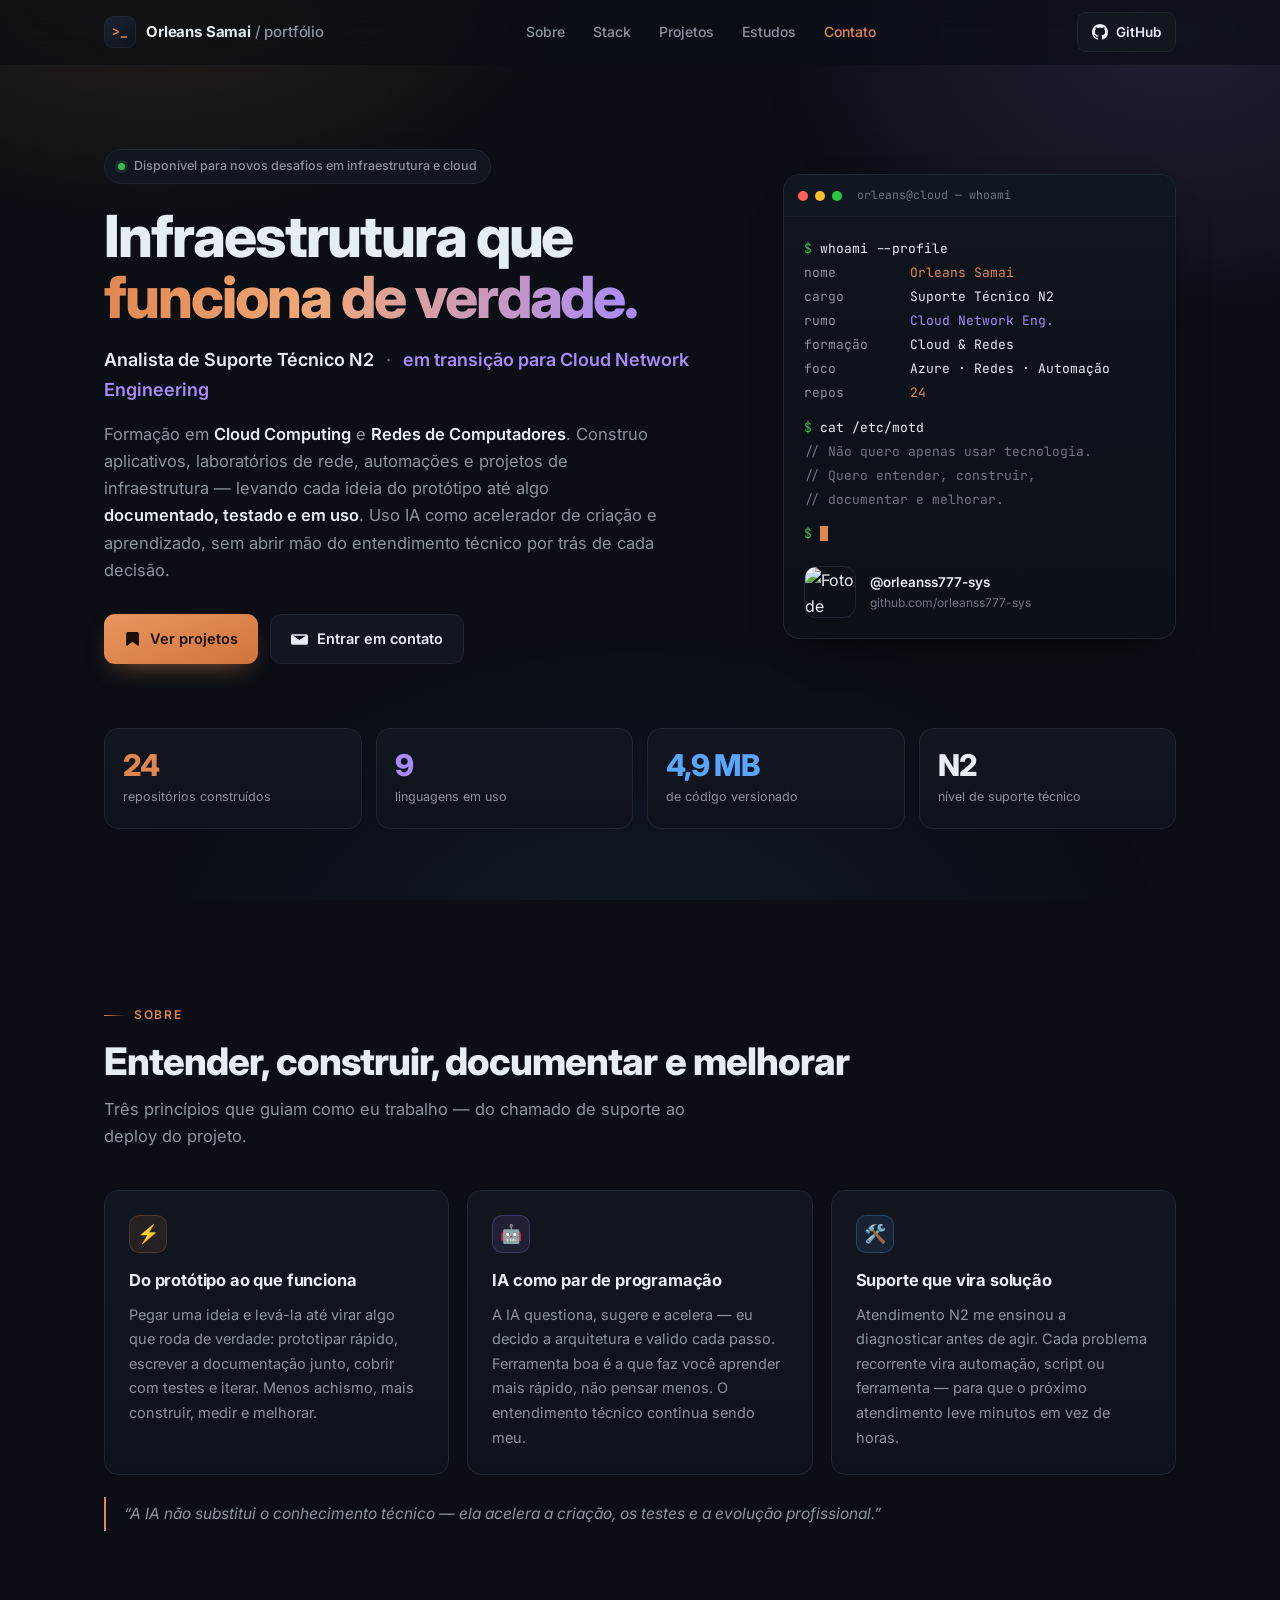
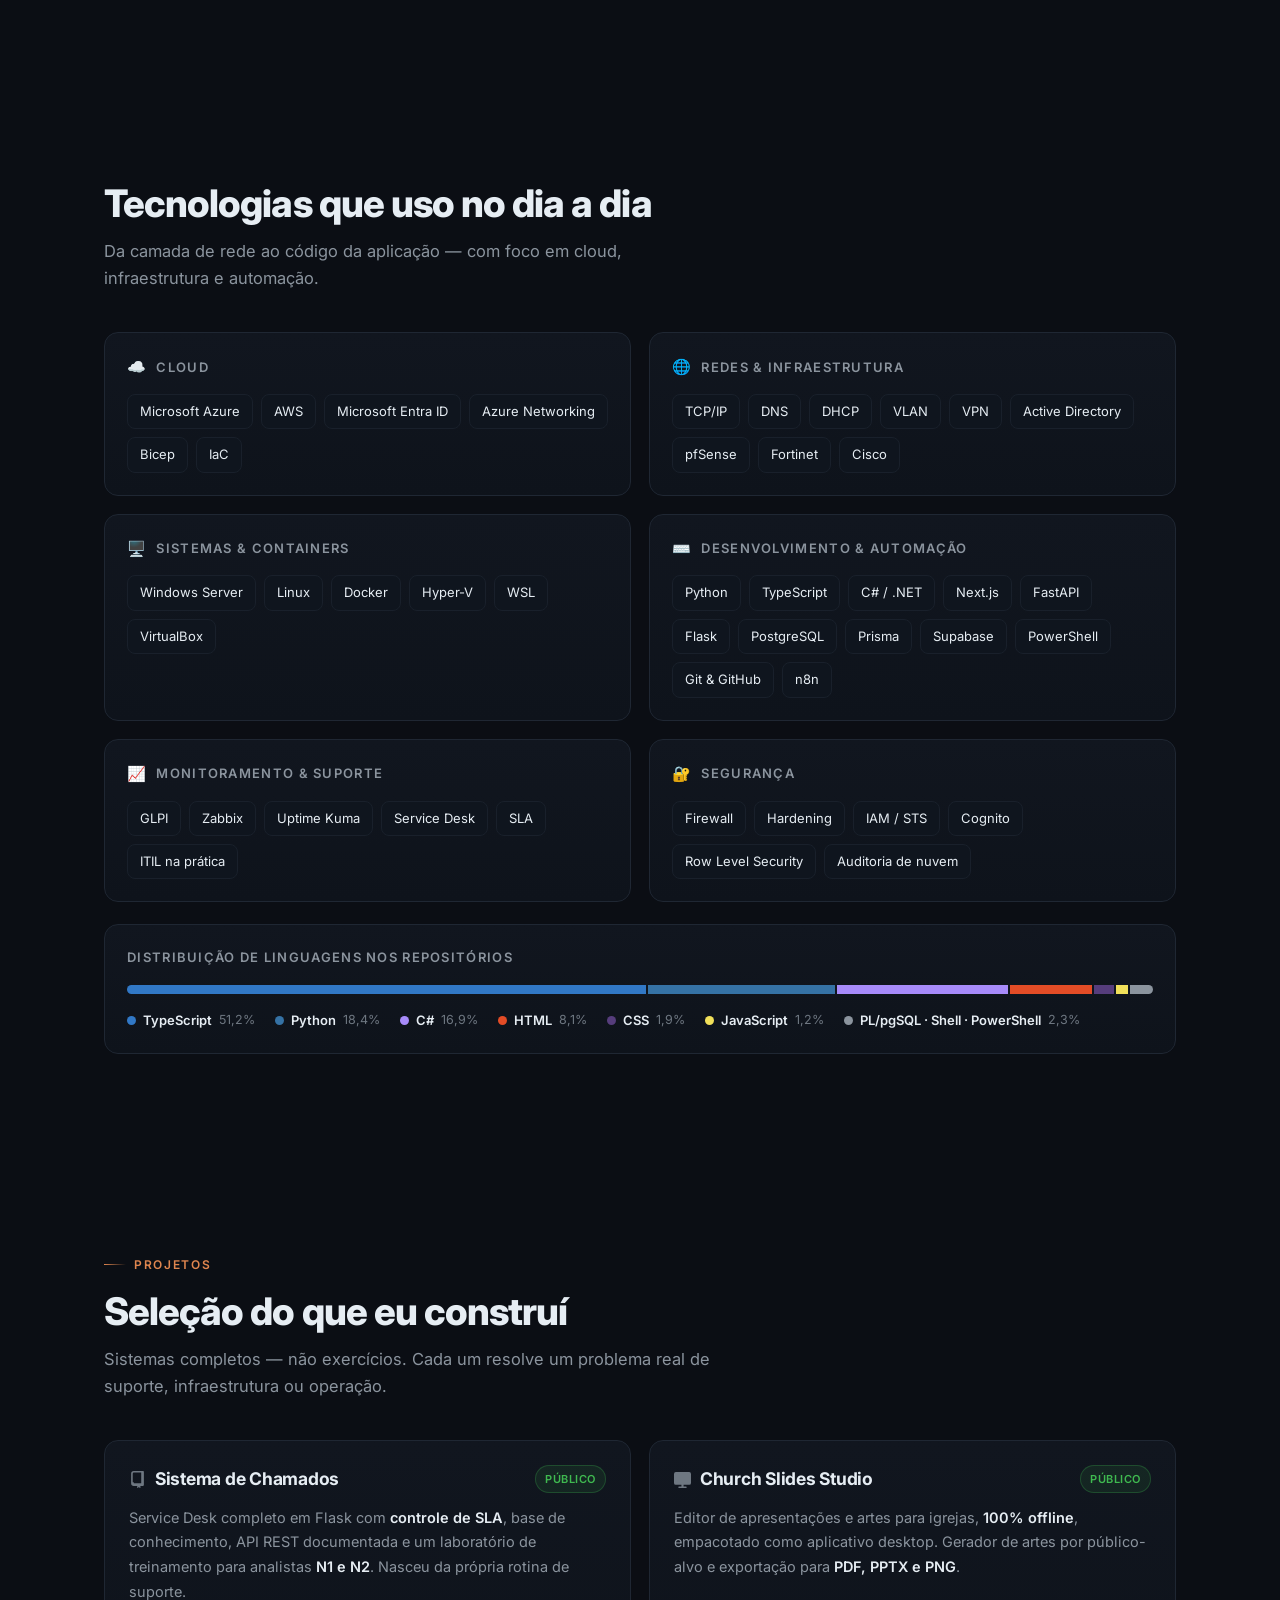
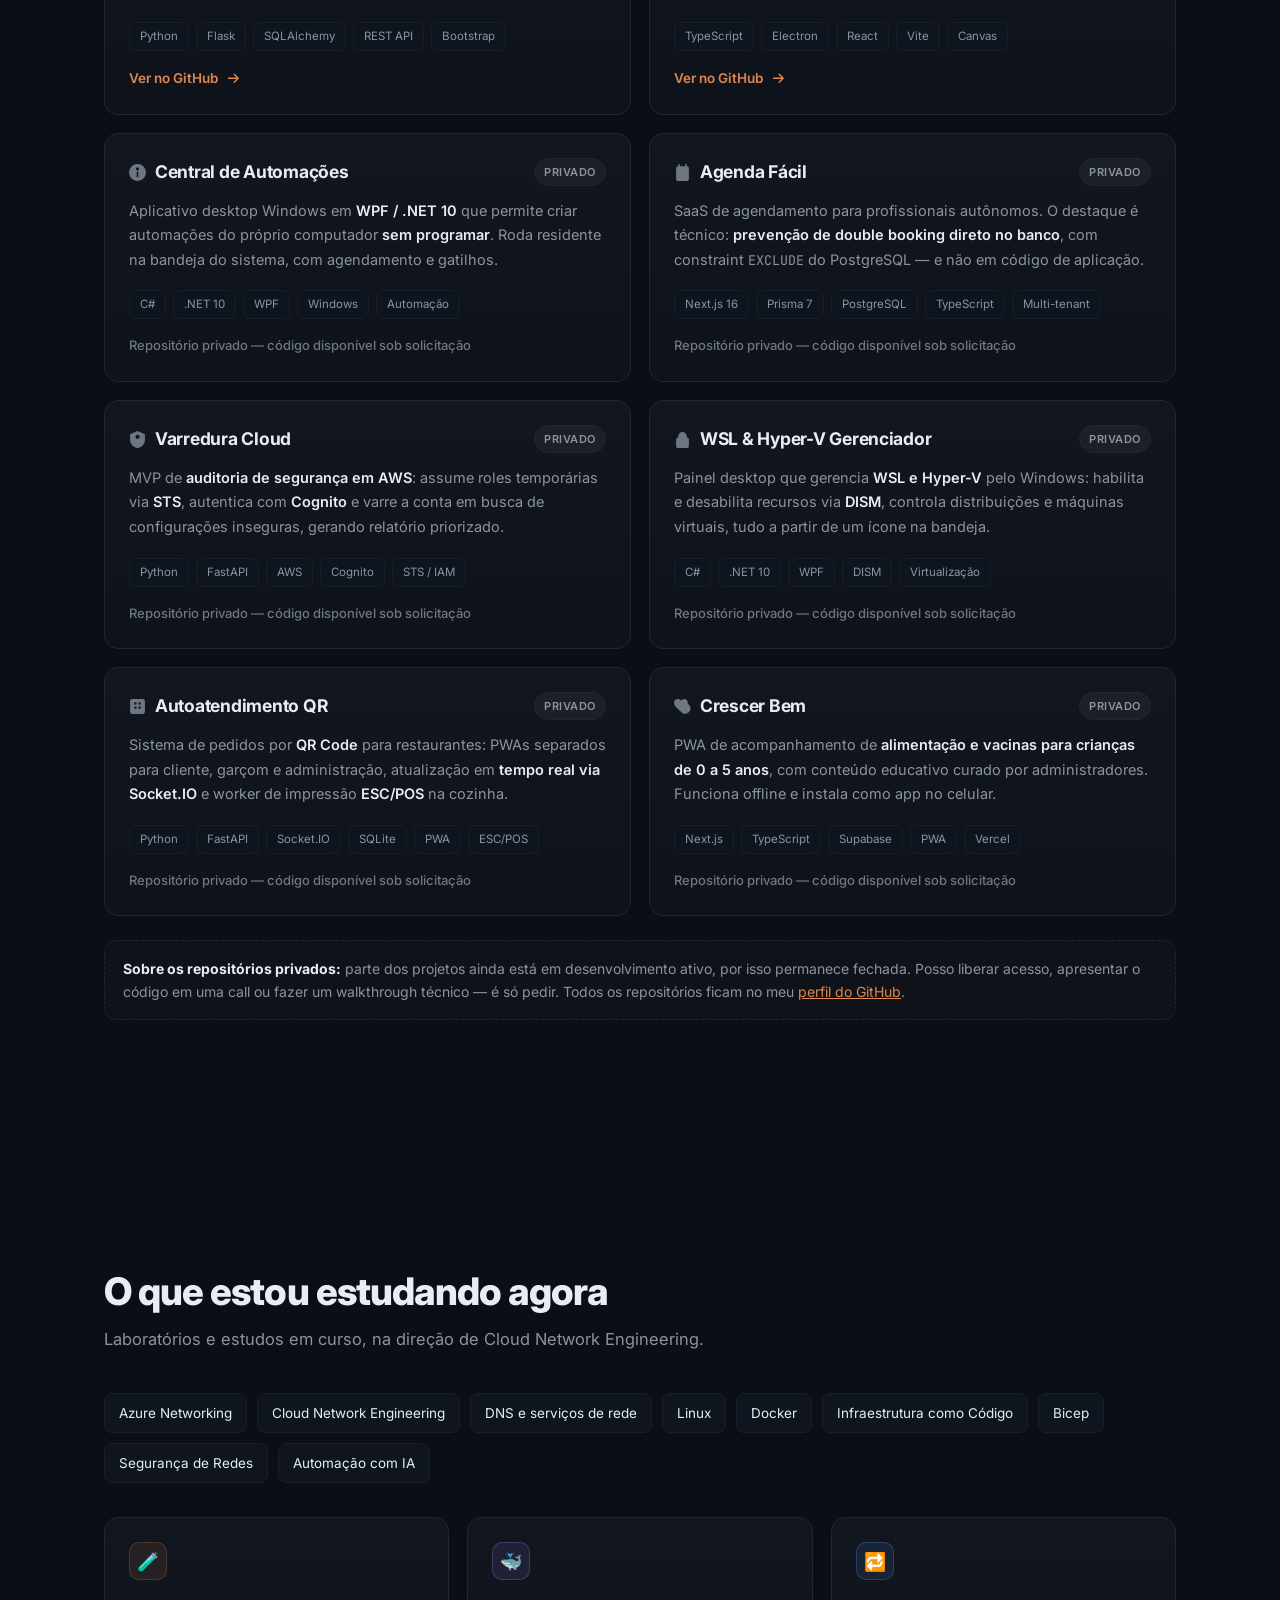
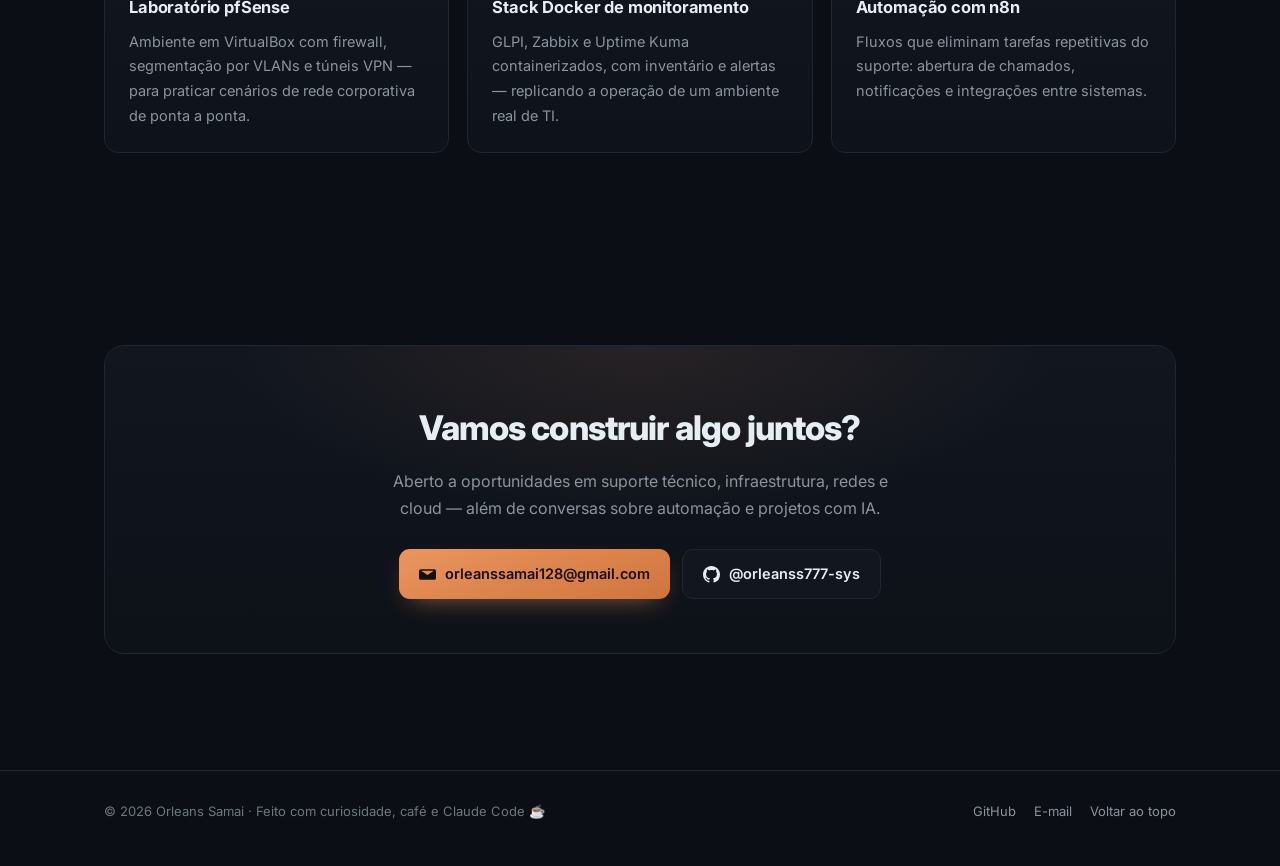
==== index.html @ d4b0dfb3 "feat: landing page profissional com perfil e projetos do GitHub Página estática de arquivo único com" ====
<!doctype html>
<html lang="pt-BR">
<head>
<meta charset="utf-8">
<meta name="viewport" content="width=device-width, initial-scale=1">
<title>Orleans Samai — Suporte Técnico N2 &amp; Cloud Network</title>
<meta name="description" content="Portfólio de Orleans Samai — Analista de Suporte Técnico N2 em transição para Cloud Network Engineering. Projetos em Python, TypeScript, C#, redes e automação.">
<meta name="author" content="Orleans Samai">
<meta name="theme-color" content="#0d1117">
<link rel="icon" href="data:image/svg+xml,<svg xmlns='http://www.w3.org/2000/svg' viewBox='0 0 100 100'><rect width='100' height='100' rx='22' fill='%230d1117'/><text y='68' x='50' font-size='50' text-anchor='middle' fill='%23e0864f' font-family='monospace'>&gt;_</text></svg>">

<meta property="og:type" content="website">
<meta property="og:title" content="Orleans Samai — Suporte Técnico N2 &amp; Cloud Network">
<meta property="og:description" content="Analista de Suporte Técnico N2 em transição para Cloud Network Engineering. Infraestrutura, redes, automação e desenvolvimento.">
<meta property="og:image" content="https://avatars.githubusercontent.com/u/232508048?v=4">
<meta property="og:url" content="https://orleanss777-sys.github.io/">
<meta name="twitter:card" content="summary">

<link rel="preconnect" href="https://fonts.googleapis.com">
<link rel="preconnect" href="https://fonts.gstatic.com" crossorigin>
<link href="https://fonts.googleapis.com/css2?family=Inter:wght@400;500;600;700;800&amp;family=JetBrains+Mono:wght@400;500;700&amp;display=swap" rel="stylesheet">

<style>
:root{
  --bg:#0b0e14;
  --surface:#11161f;
  --surface-2:#151b26;
  --border:#1f2733;
  --border-soft:#19202b;
  --text:#e6edf3;
  --muted:#8b949e;
  --dim:#6e7781;
  --orange:#e0864f;
  --purple:#a78bfa;
  --green:#3fb950;
  --blue:#58a6ff;
  --radius:14px;
  --maxw:1120px;
  --shadow:0 1px 0 rgba(255,255,255,.03) inset, 0 18px 40px -24px rgba(0,0,0,.9);
}
*,*::before,*::after{box-sizing:border-box}
html{scroll-behavior:smooth;scroll-padding-top:88px;-webkit-text-size-adjust:100%}
body{
  margin:0;
  background:var(--bg);
  color:var(--text);
  font-family:"Inter",-apple-system,BlinkMacSystemFont,"Segoe UI",Roboto,Helvetica,Arial,sans-serif;
  font-size:16px;
  line-height:1.65;
  -webkit-font-smoothing:antialiased;
  overflow-x:hidden;
}
body::before{
  content:"";position:fixed;inset:0;z-index:-2;pointer-events:none;
  background:
    radial-gradient(720px 460px at 12% -6%, rgba(224,134,79,.16), transparent 62%),
    radial-gradient(680px 480px at 92% 4%, rgba(167,139,250,.14), transparent 62%),
    radial-gradient(900px 620px at 50% 108%, rgba(88,166,255,.07), transparent 60%);
}
body::after{
  content:"";position:fixed;inset:0;z-index:-1;pointer-events:none;opacity:.35;
  background-image:linear-gradient(rgba(255,255,255,.022) 1px,transparent 1px),
                   linear-gradient(90deg,rgba(255,255,255,.022) 1px,transparent 1px);
  background-size:64px 64px;
  -webkit-mask-image:radial-gradient(ellipse 80% 60% at 50% 0%,#000 30%,transparent 78%);
  mask-image:radial-gradient(ellipse 80% 60% at 50% 0%,#000 30%,transparent 78%);
}
img{max-width:100%;display:block}
a{color:inherit}
code{font-family:"JetBrains Mono",ui-monospace,SFMono-Regular,Menlo,Consolas,monospace;font-size:.92em}
::selection{background:rgba(224,134,79,.28)}

.wrap{width:100%;max-width:var(--maxw);margin:0 auto;padding:0 24px}
.mono{font-family:"JetBrains Mono",ui-monospace,SFMono-Regular,Menlo,Consolas,monospace}

/* ---------- nav ---------- */
header.nav{
  position:sticky;top:0;z-index:50;
  backdrop-filter:saturate(160%) blur(14px);
  -webkit-backdrop-filter:saturate(160%) blur(14px);
  background:rgba(11,14,20,.72);
  border-bottom:1px solid transparent;
  transition:border-color .25s ease, background .25s ease;
}
header.nav.scrolled{border-bottom-color:var(--border);background:rgba(11,14,20,.9)}
.nav-in{display:flex;align-items:center;justify-content:space-between;gap:16px;height:64px}
.brand{display:flex;align-items:center;gap:10px;text-decoration:none;font-weight:700;letter-spacing:-.01em}
.brand .sig{
  width:32px;height:32px;border-radius:9px;display:grid;place-items:center;
  background:linear-gradient(145deg,#1b2230,#0f141d);border:1px solid var(--border);
  color:var(--orange);font-size:13px;font-weight:700;flex:none;
}
.brand .name{font-size:15px;white-space:nowrap}
.brand .name em{font-style:normal;color:var(--muted);font-weight:500}
nav.links{display:flex;align-items:center;gap:4px}
nav.links a{
  text-decoration:none;color:var(--muted);font-size:14px;font-weight:500;
  padding:8px 12px;border-radius:8px;transition:color .18s,background .18s;
}
nav.links a:hover{color:var(--text);background:var(--surface)}
nav.links a.active{color:var(--orange)}
.nav-cta{
  display:inline-flex;align-items:center;gap:8px;text-decoration:none;
  font-size:13.5px;font-weight:600;padding:8px 14px;border-radius:9px;
  border:1px solid var(--border);background:var(--surface);color:var(--text);
  transition:border-color .18s,transform .18s,background .18s;flex:none;
}
.nav-cta:hover{border-color:#3a4658;background:var(--surface-2);transform:translateY(-1px)}
@media(max-width:880px){nav.links{display:none}}
@media(max-width:420px){.brand .name em{display:none}}

/* ---------- sections ---------- */
section{padding:96px 0;position:relative}
@media(max-width:720px){section{padding:64px 0}}
.eyebrow{
  display:inline-flex;align-items:center;gap:8px;
  font-size:12px;font-weight:600;letter-spacing:.14em;text-transform:uppercase;
  color:var(--orange);margin:0 0 14px;
}
.eyebrow::before{content:"";width:22px;height:1px;background:linear-gradient(90deg,var(--orange),transparent)}
h2.title{
  font-size:clamp(26px,4vw,38px);line-height:1.18;letter-spacing:-.025em;
  font-weight:800;margin:0 0 12px;
}
p.lede{color:var(--muted);font-size:16.5px;max-width:62ch;margin:0 0 40px}

/* ---------- hero ---------- */
.hero{padding:84px 0 72px}
.hero-grid{display:grid;grid-template-columns:minmax(0,1.35fr) minmax(0,.85fr);gap:56px;align-items:center}
@media(max-width:900px){.hero-grid{grid-template-columns:1fr;gap:44px}}
.status{
  display:inline-flex;align-items:center;gap:9px;
  padding:6px 13px;border-radius:999px;border:1px solid var(--border);
  background:var(--surface);font-size:12.5px;color:var(--muted);font-weight:500;margin-bottom:22px;
}
.dot{width:7px;height:7px;border-radius:50%;background:var(--green);box-shadow:0 0 0 3px rgba(63,185,80,.16);animation:pulse 2.4s ease-in-out infinite;flex:none}
@keyframes pulse{0%,100%{opacity:1}50%{opacity:.45}}
h1{
  font-size:clamp(34px,6vw,58px);line-height:1.05;letter-spacing:-.035em;
  font-weight:800;margin:0 0 18px;
}
h1 .grad{
  background:linear-gradient(100deg,var(--orange) 0%,#f0a878 40%,var(--purple) 100%);
  -webkit-background-clip:text;background-clip:text;color:transparent;
}
.role{font-size:clamp(15px,2vw,18px);color:var(--text);font-weight:600;margin:0 0 16px}
.role .sep{color:var(--dim);margin:0 8px;font-weight:400}
.role .soft{color:var(--purple)}
.hero p.bio{color:var(--muted);font-size:16.5px;max-width:56ch;margin:0 0 30px}
.hero p.bio strong{color:var(--text);font-weight:600}
.actions{display:flex;flex-wrap:wrap;gap:12px}
.btn{
  display:inline-flex;align-items:center;gap:9px;text-decoration:none;
  font-size:14.5px;font-weight:600;padding:12px 20px;border-radius:11px;
  transition:transform .18s ease,box-shadow .18s ease,border-color .18s,background .18s;
}
.btn svg{width:17px;height:17px;flex:none}
.btn-primary{background:linear-gradient(160deg,#ea9560,#d0743c);color:#1a0f06;box-shadow:0 10px 26px -12px rgba(224,134,79,.7)}
.btn-primary:hover{transform:translateY(-2px);box-shadow:0 16px 32px -14px rgba(224,134,79,.85)}
.btn-ghost{background:var(--surface);border:1px solid var(--border);color:var(--text)}
.btn-ghost:hover{transform:translateY(-2px);border-color:#3a4658;background:var(--surface-2)}

/* terminal card */
.term{
  border:1px solid var(--border);border-radius:16px;overflow:hidden;
  background:linear-gradient(180deg,#0f141d,#0c1017);box-shadow:var(--shadow);
}
.term-bar{display:flex;align-items:center;gap:7px;padding:11px 14px;background:#111721;border-bottom:1px solid var(--border-soft)}
.term-bar i{width:10px;height:10px;border-radius:50%;display:block;flex:none}
.term-bar i:nth-child(1){background:#ff5f57}
.term-bar i:nth-child(2){background:#febc2e}
.term-bar i:nth-child(3){background:#28c840}
.term-bar span{margin-left:8px;font-size:11.5px;color:var(--dim);overflow:hidden;text-overflow:ellipsis;white-space:nowrap}
.term-body{padding:20px;font-size:13px;line-height:1.85}
.term-body .p{color:var(--green)}
.term-body .c{color:var(--text)}
.term-body .k{color:var(--purple)}
.term-body .v{color:var(--orange)}
.term-body .cm{color:var(--dim)}
.term-row{display:flex;gap:10px}
.term-row .lbl{color:var(--muted);min-width:96px;flex:none}
.caret{display:inline-block;width:8px;height:15px;background:var(--orange);vertical-align:-3px;animation:pulse 1.1s steps(1) infinite}
.avatar-row{display:flex;align-items:center;gap:14px;padding:0 20px 20px}
.avatar-row img{width:52px;height:52px;border-radius:12px;border:1px solid var(--border);flex:none}
.avatar-row .who{font-size:13.5px;font-weight:600;min-width:0}
.avatar-row .who small{display:block;color:var(--dim);font-weight:400;font-size:12px;overflow:hidden;text-overflow:ellipsis}

/* ---------- stats ---------- */
.stats{display:grid;grid-template-columns:repeat(4,1fr);gap:14px;margin-top:64px}
@media(max-width:820px){.stats{grid-template-columns:repeat(2,1fr)}}
.stat{border:1px solid var(--border);border-radius:var(--radius);padding:20px 18px;background:linear-gradient(180deg,var(--surface),#0e131b)}
.stat b{display:block;font-size:clamp(22px,3vw,30px);font-weight:800;letter-spacing:-.03em;line-height:1.1}
.stat b.o{color:var(--orange)}
.stat b.p{color:var(--purple)}
.stat b.bl{color:var(--blue)}
.stat span{display:block;font-size:12.5px;color:var(--muted);margin-top:5px}

/* ---------- cards ---------- */
.about-grid{display:grid;grid-template-columns:repeat(3,1fr);gap:18px}
@media(max-width:900px){.about-grid{grid-template-columns:1fr}}
.card{
  border:1px solid var(--border);border-radius:var(--radius);padding:24px;
  background:linear-gradient(180deg,var(--surface),#0e131b);
  transition:border-color .22s ease,transform .22s ease;
}
.card:hover{border-color:#33404f;transform:translateY(-3px)}
.card .ico{
  width:38px;height:38px;border-radius:10px;display:grid;place-items:center;margin-bottom:14px;
  background:rgba(224,134,79,.1);border:1px solid rgba(224,134,79,.22);font-size:18px;
}
.card.pu .ico{background:rgba(167,139,250,.1);border-color:rgba(167,139,250,.24)}
.card.bl .ico{background:rgba(88,166,255,.1);border-color:rgba(88,166,255,.24)}
.card h3{font-size:16.5px;margin:0 0 8px;font-weight:700;letter-spacing:-.01em}
.card p{margin:0;color:var(--muted);font-size:14.5px;line-height:1.7}
.quote{margin-top:22px;border-left:2px solid var(--orange);padding:4px 0 4px 18px;color:var(--muted);font-size:15.5px;font-style:italic}

/* ---------- stack ---------- */
.stack-grid{display:grid;grid-template-columns:repeat(2,1fr);gap:18px}
@media(max-width:820px){.stack-grid{grid-template-columns:1fr}}
.stack-card{border:1px solid var(--border);border-radius:var(--radius);padding:22px;background:linear-gradient(180deg,var(--surface),#0e131b)}
.stack-card h3{display:flex;align-items:center;gap:9px;font-size:13px;text-transform:uppercase;letter-spacing:.1em;color:var(--muted);margin:0 0 14px;font-weight:600}
.stack-card h3 em{font-style:normal;font-size:15px}
.chips{display:flex;flex-wrap:wrap;gap:8px}
.chip{
  font-size:13px;padding:6px 12px;border-radius:8px;
  border:1px solid var(--border-soft);background:#0f151e;color:var(--text);
  transition:border-color .18s,color .18s,background .18s;
}
.chip:hover{border-color:rgba(224,134,79,.4);color:var(--orange);background:rgba(224,134,79,.06)}

/* language bar */
.langs{margin-top:22px;border:1px solid var(--border);border-radius:var(--radius);padding:22px;background:linear-gradient(180deg,var(--surface),#0e131b)}
.langs h3{font-size:13px;text-transform:uppercase;letter-spacing:.1em;color:var(--muted);margin:0 0 16px;font-weight:600}
.bar{display:flex;height:9px;border-radius:99px;overflow:hidden;background:#0f151e;gap:2px}
.bar i{display:block;height:100%}
.legend{display:flex;flex-wrap:wrap;gap:8px 20px;margin-top:16px}
.legend div{display:flex;align-items:center;gap:7px;font-size:13px;color:var(--muted)}
.legend em{width:9px;height:9px;border-radius:50%;display:block;font-style:normal;flex:none}
.legend b{color:var(--text);font-weight:600}
.legend span{color:var(--dim);font-size:12.5px}

/* ---------- projects ---------- */
.proj-grid{display:grid;grid-template-columns:repeat(2,1fr);gap:18px}
@media(max-width:860px){.proj-grid{grid-template-columns:1fr}}
.proj{
  position:relative;display:flex;flex-direction:column;
  border:1px solid var(--border);border-radius:var(--radius);padding:24px;
  background:linear-gradient(180deg,var(--surface),#0e131b);
  transition:border-color .22s ease,transform .22s ease,box-shadow .22s ease;
  text-decoration:none;color:inherit;overflow:hidden;
}
.proj::before{
  content:"";position:absolute;left:0;right:0;top:0;height:1px;
  background:linear-gradient(90deg,transparent,rgba(224,134,79,.6),transparent);
  opacity:0;transition:opacity .25s ease;
}
a.proj:hover{border-color:#3a4658;transform:translateY(-4px);box-shadow:0 24px 44px -28px rgba(0,0,0,.95)}
a.proj:hover::before{opacity:1}
.proj-top{display:flex;align-items:flex-start;justify-content:space-between;gap:14px;margin-bottom:12px}
.proj h3{font-size:17.5px;margin:0;font-weight:700;letter-spacing:-.015em;display:flex;align-items:center;gap:9px}
.proj h3 svg{width:17px;height:17px;color:var(--dim);flex:none}
.badge{font-size:11px;font-weight:600;letter-spacing:.05em;text-transform:uppercase;padding:4px 9px;border-radius:999px;white-space:nowrap;flex:none}
.badge.pub{color:var(--green);background:rgba(63,185,80,.1);border:1px solid rgba(63,185,80,.26)}
.badge.priv{color:var(--muted);background:rgba(139,148,158,.08);border:1px solid var(--border)}
.proj p{margin:0 0 18px;color:var(--muted);font-size:14.5px;line-height:1.7;flex:1}
.proj p b{color:var(--text);font-weight:600}
.tags{display:flex;flex-wrap:wrap;gap:7px;margin-bottom:16px}
.tag{font-size:11.5px;padding:4px 10px;border-radius:7px;background:#0f151e;border:1px solid var(--border-soft);color:var(--muted)}
.proj-foot{display:flex;align-items:center;gap:8px;font-size:13.5px;font-weight:600;color:var(--orange)}
.proj-foot.off{color:var(--dim);font-weight:500;font-size:13px}
.proj-foot svg{width:15px;height:15px;transition:transform .2s ease;flex:none}
a.proj:hover .proj-foot svg{transform:translateX(3px)}
.note{margin-top:24px;border:1px dashed var(--border);border-radius:12px;padding:16px 18px;color:var(--muted);font-size:14px;background:rgba(139,148,158,.04)}
.note b{color:var(--text)}
.note a{color:var(--orange)}

/* ---------- learning ---------- */
.learn{display:flex;flex-wrap:wrap;gap:10px}
.learn .chip{padding:8px 14px;font-size:13.5px}

/* ---------- contact ---------- */
.contact-box{
  border:1px solid var(--border);border-radius:20px;padding:clamp(30px,5vw,54px);
  background:
    radial-gradient(600px 240px at 50% 0%,rgba(224,134,79,.11),transparent 70%),
    linear-gradient(180deg,var(--surface),#0d1219);
  text-align:center;
}
.contact-box h2{font-size:clamp(24px,3.6vw,34px);letter-spacing:-.025em;margin:0 0 12px;font-weight:800}
.contact-box p{color:var(--muted);max-width:50ch;margin:0 auto 28px;font-size:16px}
.contact-box .actions{justify-content:center}

/* ---------- footer ---------- */
footer{border-top:1px solid var(--border);padding:30px 0 44px;margin-top:20px}
.foot-in{display:flex;flex-wrap:wrap;gap:14px;align-items:center;justify-content:space-between}
.foot-in p{margin:0;font-size:13px;color:var(--dim)}
.foot-links{display:flex;gap:18px;flex-wrap:wrap}
.foot-links a{color:var(--muted);text-decoration:none;font-size:13px}
.foot-links a:hover{color:var(--orange)}

/* reveal */
.rv{opacity:0;transform:translateY(18px);transition:opacity .6s cubic-bezier(.2,.7,.3,1),transform .6s cubic-bezier(.2,.7,.3,1)}
.rv.in{opacity:1;transform:none}
@media(prefers-reduced-motion:reduce){
  .rv{opacity:1;transform:none;transition:none}
  html{scroll-behavior:auto}
  .dot,.caret{animation:none}
}
</style>
</head>
<body>

<header class="nav" id="nav">
  <div class="wrap nav-in">
    <a class="brand" href="#top">
      <span class="sig mono">&gt;_</span>
      <span class="name">Orleans Samai <em>/ portfólio</em></span>
    </a>
    <nav class="links">
      <a href="#sobre">Sobre</a>
      <a href="#stack">Stack</a>
      <a href="#projetos">Projetos</a>
      <a href="#estudos">Estudos</a>
      <a href="#contato">Contato</a>
    </nav>
    <a class="nav-cta" href="https://github.com/orleanss777-sys" target="_blank" rel="noopener">
      <svg viewBox="0 0 16 16" width="16" height="16" fill="currentColor" aria-hidden="true"><path d="M8 0C3.58 0 0 3.58 0 8c0 3.54 2.29 6.53 5.47 7.59.4.07.55-.17.55-.38 0-.19-.01-.82-.01-1.49-2.01.37-2.53-.49-2.69-.94-.09-.23-.48-.94-.82-1.13-.28-.15-.68-.52-.01-.53.63-.01 1.08.58 1.23.82.72 1.21 1.87.87 2.33.66.07-.52.28-.87.51-1.07-1.78-.2-3.64-.89-3.64-3.95 0-.87.31-1.59.82-2.15-.08-.2-.36-1.02.08-2.12 0 0 .67-.21 2.2.82.64-.18 1.32-.27 2-.27s1.36.09 2 .27c1.53-1.04 2.2-.82 2.2-.82.44 1.1.16 1.92.08 2.12.51.56.82 1.27.82 2.15 0 3.07-1.87 3.75-3.65 3.95.29.25.54.73.54 1.48 0 1.07-.01 1.93-.01 2.2 0 .21.15.46.55.38A8.01 8.01 0 0 0 16 8c0-4.42-3.58-8-8-8Z"/></svg>
      GitHub
    </a>
  </div>
</header>

<main id="top">

<section class="hero">
  <div class="wrap">
    <div class="hero-grid">
      <div>
        <div class="status rv"><span class="dot"></span> Disponível para novos desafios em infraestrutura e cloud</div>
        <h1 class="rv">Infraestrutura que<br><span class="grad">funciona de verdade.</span></h1>
        <p class="role rv">Analista de Suporte Técnico N2 <span class="sep">·</span> <span class="soft">em transição para Cloud Network Engineering</span></p>
        <p class="bio rv">
          Formação em <strong>Cloud Computing</strong> e <strong>Redes de Computadores</strong>. Construo aplicativos,
          laboratórios de rede, automações e projetos de infraestrutura — levando cada ideia do protótipo até algo
          <strong>documentado, testado e em uso</strong>. Uso IA como acelerador de criação e aprendizado, sem abrir
          mão do entendimento técnico por trás de cada decisão.
        </p>
        <div class="actions rv">
          <a class="btn btn-primary" href="#projetos">
            <svg viewBox="0 0 16 16" fill="currentColor" aria-hidden="true"><path d="M2 2.5A1.5 1.5 0 0 1 3.5 1h9A1.5 1.5 0 0 1 14 2.5v11a.5.5 0 0 1-.79.407L8 10.293l-5.21 3.614A.5.5 0 0 1 2 13.5v-11Z"/></svg>
            Ver projetos
          </a>
          <a class="btn btn-ghost" href="mailto:orleanssamai128@gmail.com">
            <svg viewBox="0 0 16 16" fill="currentColor" aria-hidden="true"><path d="M1.75 3h12.5A1.75 1.75 0 0 1 16 4.75v6.5A1.75 1.75 0 0 1 14.25 13H1.75A1.75 1.75 0 0 1 0 11.25v-6.5A1.75 1.75 0 0 1 1.75 3Zm.32 1.5L8 8.4l5.93-3.9H2.07Z"/></svg>
            Entrar em contato
          </a>
        </div>
      </div>

      <div class="term rv">
        <div class="term-bar"><i></i><i></i><i></i><span class="mono">orleans@cloud — whoami</span></div>
        <div class="term-body mono">
          <div><span class="p">$</span> <span class="c">whoami --profile</span></div>
          <div class="term-row"><span class="lbl">nome</span><span class="v">Orleans Samai</span></div>
          <div class="term-row"><span class="lbl">cargo</span><span class="c">Suporte Técnico N2</span></div>
          <div class="term-row"><span class="lbl">rumo</span><span class="k">Cloud Network Eng.</span></div>
          <div class="term-row"><span class="lbl">formação</span><span class="c">Cloud &amp; Redes</span></div>
          <div class="term-row"><span class="lbl">foco</span><span class="c">Azure · Redes · Automação</span></div>
          <div class="term-row"><span class="lbl">repos</span><span class="v">24</span></div>
          <div style="margin-top:10px"><span class="p">$</span> <span class="c">cat /etc/motd</span></div>
          <div class="cm">// Não quero apenas usar tecnologia.</div>
          <div class="cm">// Quero entender, construir,</div>
          <div class="cm">// documentar e melhorar.</div>
          <div style="margin-top:10px"><span class="p">$</span> <span class="caret"></span></div>
        </div>
        <div class="avatar-row">
          <img src="https://avatars.githubusercontent.com/u/232508048?v=4" alt="Foto de perfil de Orleans Samai" width="52" height="52" loading="lazy">
          <div class="who">@orleanss777-sys<small>github.com/orleanss777-sys</small></div>
        </div>
      </div>
    </div>

    <div class="stats">
      <div class="stat rv"><b class="o">24</b><span>repositórios construídos</span></div>
      <div class="stat rv"><b class="p">9</b><span>linguagens em uso</span></div>
      <div class="stat rv"><b class="bl">4,9 MB</b><span>de código versionado</span></div>
      <div class="stat rv"><b>N2</b><span>nível de suporte técnico</span></div>
    </div>
  </div>
</section>

<section id="sobre">
  <div class="wrap">
    <p class="eyebrow rv">Sobre</p>
    <h2 class="title rv">Entender, construir, documentar e melhorar</h2>
    <p class="lede rv">Três princípios que guiam como eu trabalho — do chamado de suporte ao deploy do projeto.</p>

    <div class="about-grid">
      <div class="card rv">
        <div class="ico">⚡</div>
        <h3>Do protótipo ao que funciona</h3>
        <p>Pegar uma ideia e levá-la até virar algo que roda de verdade: prototipar rápido, escrever a documentação junto, cobrir com testes e iterar. Menos achismo, mais construir, medir e melhorar.</p>
      </div>
      <div class="card pu rv">
        <div class="ico">🤖</div>
        <h3>IA como par de programação</h3>
        <p>A IA questiona, sugere e acelera — eu decido a arquitetura e valido cada passo. Ferramenta boa é a que faz você aprender mais rápido, não pensar menos. O entendimento técnico continua sendo meu.</p>
      </div>
      <div class="card bl rv">
        <div class="ico">🛠️</div>
        <h3>Suporte que vira solução</h3>
        <p>Atendimento N2 me ensinou a diagnosticar antes de agir. Cada problema recorrente vira automação, script ou ferramenta — para que o próximo atendimento leve minutos em vez de horas.</p>
      </div>
    </div>

    <p class="quote rv">“A IA não substitui o conhecimento técnico — ela acelera a criação, os testes e a evolução profissional.”</p>
  </div>
</section>

<section id="stack">
  <div class="wrap">
    <p class="eyebrow rv">Stack</p>
    <h2 class="title rv">Tecnologias que uso no dia a dia</h2>
    <p class="lede rv">Da camada de rede ao código da aplicação — com foco em cloud, infraestrutura e automação.</p>

    <div class="stack-grid">
      <div class="stack-card rv">
        <h3><em>☁️</em> Cloud</h3>
        <div class="chips">
          <span class="chip">Microsoft Azure</span><span class="chip">AWS</span><span class="chip">Microsoft Entra ID</span>
          <span class="chip">Azure Networking</span><span class="chip">Bicep</span><span class="chip">IaC</span>
        </div>
      </div>
      <div class="stack-card rv">
        <h3><em>🌐</em> Redes &amp; Infraestrutura</h3>
        <div class="chips">
          <span class="chip">TCP/IP</span><span class="chip">DNS</span><span class="chip">DHCP</span><span class="chip">VLAN</span>
          <span class="chip">VPN</span><span class="chip">Active Directory</span><span class="chip">pfSense</span>
          <span class="chip">Fortinet</span><span class="chip">Cisco</span>
        </div>
      </div>
      <div class="stack-card rv">
        <h3><em>🖥️</em> Sistemas &amp; Containers</h3>
        <div class="chips">
          <span class="chip">Windows Server</span><span class="chip">Linux</span><span class="chip">Docker</span>
          <span class="chip">Hyper-V</span><span class="chip">WSL</span><span class="chip">VirtualBox</span>
        </div>
      </div>
      <div class="stack-card rv">
        <h3><em>⌨️</em> Desenvolvimento &amp; Automação</h3>
        <div class="chips">
          <span class="chip">Python</span><span class="chip">TypeScript</span><span class="chip">C# / .NET</span>
          <span class="chip">Next.js</span><span class="chip">FastAPI</span><span class="chip">Flask</span>
          <span class="chip">PostgreSQL</span><span class="chip">Prisma</span><span class="chip">Supabase</span>
          <span class="chip">PowerShell</span><span class="chip">Git &amp; GitHub</span><span class="chip">n8n</span>
        </div>
      </div>
      <div class="stack-card rv">
        <h3><em>📈</em> Monitoramento &amp; Suporte</h3>
        <div class="chips">
          <span class="chip">GLPI</span><span class="chip">Zabbix</span><span class="chip">Uptime Kuma</span>
          <span class="chip">Service Desk</span><span class="chip">SLA</span><span class="chip">ITIL na prática</span>
        </div>
      </div>
      <div class="stack-card rv">
        <h3><em>🔐</em> Segurança</h3>
        <div class="chips">
          <span class="chip">Firewall</span><span class="chip">Hardening</span><span class="chip">IAM / STS</span>
          <span class="chip">Cognito</span><span class="chip">Row Level Security</span><span class="chip">Auditoria de nuvem</span>
        </div>
      </div>
    </div>

    <div class="langs rv">
      <h3>Distribuição de linguagens nos repositórios</h3>
      <div class="bar" role="img" aria-label="TypeScript 51,2 por cento; Python 18,4; C# 16,9; HTML 8,1; CSS 1,9; JavaScript 1,2; outros 2,3">
        <i style="width:51.2%;background:#3178c6"></i>
        <i style="width:18.4%;background:#3572a5"></i>
        <i style="width:16.9%;background:#a78bfa"></i>
        <i style="width:8.1%;background:#e34c26"></i>
        <i style="width:1.9%;background:#563d7c"></i>
        <i style="width:1.2%;background:#f1e05a"></i>
        <i style="width:2.3%;background:#8b949e"></i>
      </div>
      <div class="legend">
        <div><em style="background:#3178c6"></em><b>TypeScript</b><span>51,2%</span></div>
        <div><em style="background:#3572a5"></em><b>Python</b><span>18,4%</span></div>
        <div><em style="background:#a78bfa"></em><b>C#</b><span>16,9%</span></div>
        <div><em style="background:#e34c26"></em><b>HTML</b><span>8,1%</span></div>
        <div><em style="background:#563d7c"></em><b>CSS</b><span>1,9%</span></div>
        <div><em style="background:#f1e05a"></em><b>JavaScript</b><span>1,2%</span></div>
        <div><em style="background:#8b949e"></em><b>PL/pgSQL · Shell · PowerShell</b><span>2,3%</span></div>
      </div>
    </div>
  </div>
</section>

<section id="projetos">
  <div class="wrap">
    <p class="eyebrow rv">Projetos</p>
    <h2 class="title rv">Seleção do que eu construí</h2>
    <p class="lede rv">Sistemas completos — não exercícios. Cada um resolve um problema real de suporte, infraestrutura ou operação.</p>

    <div class="proj-grid">

      <a class="proj rv" href="https://github.com/orleanss777-sys/sistema-chamados" target="_blank" rel="noopener">
        <div class="proj-top">
          <h3><svg viewBox="0 0 16 16" fill="currentColor" aria-hidden="true"><path d="M2 2.5A2.5 2.5 0 0 1 4.5 0h8.75a.75.75 0 0 1 .75.75v12.5a.75.75 0 0 1-.75.75h-2.5v2.5l-1.5-1.5-1.5 1.5v-2.5H4.5A2.5 2.5 0 0 1 2 11.5Zm2.5 9h7v-10h-7a1 1 0 0 0-1 1v8.17c.313-.11.65-.17 1-.17Z"/></svg> Sistema de Chamados</h3>
          <span class="badge pub">Público</span>
        </div>
        <p>Service Desk completo em Flask com <b>controle de SLA</b>, base de conhecimento, API REST documentada e um laboratório de treinamento para analistas <b>N1 e N2</b>. Nasceu da própria rotina de suporte.</p>
        <div class="tags"><span class="tag">Python</span><span class="tag">Flask</span><span class="tag">SQLAlchemy</span><span class="tag">REST API</span><span class="tag">Bootstrap</span></div>
        <div class="proj-foot">Ver no GitHub <svg viewBox="0 0 16 16" fill="currentColor" aria-hidden="true"><path d="M8.22 2.97a.75.75 0 0 1 1.06 0l4.25 4.25a.75.75 0 0 1 0 1.06l-4.25 4.25a.75.75 0 1 1-1.06-1.06l2.97-2.97H2.75a.75.75 0 0 1 0-1.5h8.44L8.22 4.03a.75.75 0 0 1 0-1.06Z"/></svg></div>
      </a>

      <a class="proj rv" href="https://github.com/orleanss777-sys/church-slides-studio" target="_blank" rel="noopener">
        <div class="proj-top">
          <h3><svg viewBox="0 0 16 16" fill="currentColor" aria-hidden="true"><path d="M1.75 1h12.5A1.75 1.75 0 0 1 16 2.75v8.5A1.75 1.75 0 0 1 14.25 13H9v1.5h2.25a.75.75 0 0 1 0 1.5h-6.5a.75.75 0 0 1 0-1.5H7V13H1.75A1.75 1.75 0 0 1 0 11.25v-8.5A1.75 1.75 0 0 1 1.75 1Z"/></svg> Church Slides Studio</h3>
          <span class="badge pub">Público</span>
        </div>
        <p>Editor de apresentações e artes para igrejas, <b>100% offline</b>, empacotado como aplicativo desktop. Gerador de artes por público-alvo e exportação para <b>PDF, PPTX e PNG</b>.</p>
        <div class="tags"><span class="tag">TypeScript</span><span class="tag">Electron</span><span class="tag">React</span><span class="tag">Vite</span><span class="tag">Canvas</span></div>
        <div class="proj-foot">Ver no GitHub <svg viewBox="0 0 16 16" fill="currentColor" aria-hidden="true"><path d="M8.22 2.97a.75.75 0 0 1 1.06 0l4.25 4.25a.75.75 0 0 1 0 1.06l-4.25 4.25a.75.75 0 1 1-1.06-1.06l2.97-2.97H2.75a.75.75 0 0 1 0-1.5h8.44L8.22 4.03a.75.75 0 0 1 0-1.06Z"/></svg></div>
      </a>

      <div class="proj rv">
        <div class="proj-top">
          <h3><svg viewBox="0 0 16 16" fill="currentColor" aria-hidden="true"><path d="M8 0a8 8 0 1 1 0 16A8 8 0 0 1 8 0Zm1.5 4.5a1.5 1.5 0 1 0-3 0 1.5 1.5 0 0 0 3 0ZM8 7a.75.75 0 0 0-.75.75v4a.75.75 0 0 0 1.5 0v-4A.75.75 0 0 0 8 7Z"/></svg> Central de Automações</h3>
          <span class="badge priv">Privado</span>
        </div>
        <p>Aplicativo desktop Windows em <b>WPF / .NET 10</b> que permite criar automações do próprio computador <b>sem programar</b>. Roda residente na bandeja do sistema, com agendamento e gatilhos.</p>
        <div class="tags"><span class="tag">C#</span><span class="tag">.NET 10</span><span class="tag">WPF</span><span class="tag">Windows</span><span class="tag">Automação</span></div>
        <div class="proj-foot off">Repositório privado — código disponível sob solicitação</div>
      </div>

      <div class="proj rv">
        <div class="proj-top">
          <h3><svg viewBox="0 0 16 16" fill="currentColor" aria-hidden="true"><path d="M4.75 0a.75.75 0 0 1 .75.75V2h5V.75a.75.75 0 0 1 1.5 0V2h.25A1.75 1.75 0 0 1 14 3.75v10.5A1.75 1.75 0 0 1 12.25 16h-8.5A1.75 1.75 0 0 1 2 14.25V3.75A1.75 1.75 0 0 1 3.75 2H4V.75A.75.75 0 0 1 4.75 0Z"/></svg> Agenda Fácil</h3>
          <span class="badge priv">Privado</span>
        </div>
        <p>SaaS de agendamento para profissionais autônomos. O destaque é técnico: <b>prevenção de double booking direto no banco</b>, com constraint <code>EXCLUDE</code> do PostgreSQL — e não em código de aplicação.</p>
        <div class="tags"><span class="tag">Next.js 16</span><span class="tag">Prisma 7</span><span class="tag">PostgreSQL</span><span class="tag">TypeScript</span><span class="tag">Multi-tenant</span></div>
        <div class="proj-foot off">Repositório privado — código disponível sob solicitação</div>
      </div>

      <div class="proj rv">
        <div class="proj-top">
          <h3><svg viewBox="0 0 16 16" fill="currentColor" aria-hidden="true"><path d="M8 0 1 3v5c0 4.25 2.98 7.42 7 8 4.02-.58 7-3.75 7-8V3L8 0Zm0 7.5a2 2 0 1 1 0-4 2 2 0 0 1 0 4Z"/></svg> Varredura Cloud</h3>
          <span class="badge priv">Privado</span>
        </div>
        <p>MVP de <b>auditoria de segurança em AWS</b>: assume roles temporárias via <b>STS</b>, autentica com <b>Cognito</b> e varre a conta em busca de configurações inseguras, gerando relatório priorizado.</p>
        <div class="tags"><span class="tag">Python</span><span class="tag">FastAPI</span><span class="tag">AWS</span><span class="tag">Cognito</span><span class="tag">STS / IAM</span></div>
        <div class="proj-foot off">Repositório privado — código disponível sob solicitação</div>
      </div>

      <div class="proj rv">
        <div class="proj-top">
          <h3><svg viewBox="0 0 16 16" fill="currentColor" aria-hidden="true"><path d="M8 1a4 4 0 0 1 4 4v1h.25A1.75 1.75 0 0 1 14 7.75v6.5A1.75 1.75 0 0 1 12.25 16h-8.5A1.75 1.75 0 0 1 2 14.25v-6.5A1.75 1.75 0 0 1 3.75 6H4V5a4 4 0 0 1 4-4Z"/></svg> WSL &amp; Hyper-V Gerenciador</h3>
          <span class="badge priv">Privado</span>
        </div>
        <p>Painel desktop que gerencia <b>WSL e Hyper-V</b> pelo Windows: habilita e desabilita recursos via <b>DISM</b>, controla distribuições e máquinas virtuais, tudo a partir de um ícone na bandeja.</p>
        <div class="tags"><span class="tag">C#</span><span class="tag">.NET 10</span><span class="tag">WPF</span><span class="tag">DISM</span><span class="tag">Virtualização</span></div>
        <div class="proj-foot off">Repositório privado — código disponível sob solicitação</div>
      </div>

      <div class="proj rv">
        <div class="proj-top">
          <h3><svg viewBox="0 0 16 16" fill="currentColor" aria-hidden="true"><path d="M3 1h10a2 2 0 0 1 2 2v10a2 2 0 0 1-2 2H3a2 2 0 0 1-2-2V3a2 2 0 0 1 2-2Zm2 3v2h2V4H5Zm4 0v2h2V4H9ZM5 8v2h2V8H5Zm4 0v2h2V8H9Z"/></svg> Autoatendimento QR</h3>
          <span class="badge priv">Privado</span>
        </div>
        <p>Sistema de pedidos por <b>QR Code</b> para restaurantes: PWAs separados para cliente, garçom e administração, atualização em <b>tempo real via Socket.IO</b> e worker de impressão <b>ESC/POS</b> na cozinha.</p>
        <div class="tags"><span class="tag">Python</span><span class="tag">FastAPI</span><span class="tag">Socket.IO</span><span class="tag">SQLite</span><span class="tag">PWA</span><span class="tag">ESC/POS</span></div>
        <div class="proj-foot off">Repositório privado — código disponível sob solicitação</div>
      </div>

      <div class="proj rv">
        <div class="proj-top">
          <h3><svg viewBox="0 0 16 16" fill="currentColor" aria-hidden="true"><path d="M8 14.25 6.84 13.2C2.72 9.47 0 7.02 0 4.5 0 2.42 1.42 1 3.5 1c1.17 0 2.3.55 3 1.42A3.9 3.9 0 0 1 9.5 1C11.58 1 13 2.42 13 4.5c0 .29-.03.57-.1.85A3.5 3.5 0 1 1 8 14.25Z"/></svg> Crescer Bem</h3>
          <span class="badge priv">Privado</span>
        </div>
        <p>PWA de acompanhamento de <b>alimentação e vacinas para crianças de 0 a 5 anos</b>, com conteúdo educativo curado por administradores. Funciona offline e instala como app no celular.</p>
        <div class="tags"><span class="tag">Next.js</span><span class="tag">TypeScript</span><span class="tag">Supabase</span><span class="tag">PWA</span><span class="tag">Vercel</span></div>
        <div class="proj-foot off">Repositório privado — código disponível sob solicitação</div>
      </div>

    </div>

    <p class="note rv">
      <b>Sobre os repositórios privados:</b> parte dos projetos ainda está em desenvolvimento ativo, por isso
      permanece fechada. Posso liberar acesso, apresentar o código em uma call ou fazer um walkthrough técnico —
      é só pedir. Todos os repositórios ficam no meu
      <a href="https://github.com/orleanss777-sys?tab=repositories" target="_blank" rel="noopener">perfil do GitHub</a>.
    </p>
  </div>
</section>

<section id="estudos">
  <div class="wrap">
    <p class="eyebrow rv">Em andamento</p>
    <h2 class="title rv">O que estou estudando agora</h2>
    <p class="lede rv">Laboratórios e estudos em curso, na direção de Cloud Network Engineering.</p>
    <div class="learn rv">
      <span class="chip">Azure Networking</span>
      <span class="chip">Cloud Network Engineering</span>
      <span class="chip">DNS e serviços de rede</span>
      <span class="chip">Linux</span>
      <span class="chip">Docker</span>
      <span class="chip">Infraestrutura como Código</span>
      <span class="chip">Bicep</span>
      <span class="chip">Segurança de Redes</span>
      <span class="chip">Automação com IA</span>
    </div>

    <div class="about-grid" style="margin-top:34px">
      <div class="card rv">
        <div class="ico">🧪</div>
        <h3>Laboratório pfSense</h3>
        <p>Ambiente em VirtualBox com firewall, segmentação por VLANs e túneis VPN — para praticar cenários de rede corporativa de ponta a ponta.</p>
      </div>
      <div class="card pu rv">
        <div class="ico">🐳</div>
        <h3>Stack Docker de monitoramento</h3>
        <p>GLPI, Zabbix e Uptime Kuma containerizados, com inventário e alertas — replicando a operação de um ambiente real de TI.</p>
      </div>
      <div class="card bl rv">
        <div class="ico">🔁</div>
        <h3>Automação com n8n</h3>
        <p>Fluxos que eliminam tarefas repetitivas do suporte: abertura de chamados, notificações e integrações entre sistemas.</p>
      </div>
    </div>
  </div>
</section>

<section id="contato">
  <div class="wrap">
    <div class="contact-box rv">
      <h2>Vamos construir algo juntos?</h2>
      <p>Aberto a oportunidades em suporte técnico, infraestrutura, redes e cloud — além de conversas sobre automação e projetos com IA.</p>
      <div class="actions">
        <a class="btn btn-primary" href="mailto:orleanssamai128@gmail.com">
          <svg viewBox="0 0 16 16" fill="currentColor" aria-hidden="true"><path d="M1.75 3h12.5A1.75 1.75 0 0 1 16 4.75v6.5A1.75 1.75 0 0 1 14.25 13H1.75A1.75 1.75 0 0 1 0 11.25v-6.5A1.75 1.75 0 0 1 1.75 3Zm.32 1.5L8 8.4l5.93-3.9H2.07Z"/></svg>
          orleanssamai128@gmail.com
        </a>
        <a class="btn btn-ghost" href="https://github.com/orleanss777-sys" target="_blank" rel="noopener">
          <svg viewBox="0 0 16 16" fill="currentColor" aria-hidden="true"><path d="M8 0C3.58 0 0 3.58 0 8c0 3.54 2.29 6.53 5.47 7.59.4.07.55-.17.55-.38 0-.19-.01-.82-.01-1.49-2.01.37-2.53-.49-2.69-.94-.09-.23-.48-.94-.82-1.13-.28-.15-.68-.52-.01-.53.63-.01 1.08.58 1.23.82.72 1.21 1.87.87 2.33.66.07-.52.28-.87.51-1.07-1.78-.2-3.64-.89-3.64-3.95 0-.87.31-1.59.82-2.15-.08-.2-.36-1.02.08-2.12 0 0 .67-.21 2.2.82.64-.18 1.32-.27 2-.27s1.36.09 2 .27c1.53-1.04 2.2-.82 2.2-.82.44 1.1.16 1.92.08 2.12.51.56.82 1.27.82 2.15 0 3.07-1.87 3.75-3.65 3.95.29.25.54.73.54 1.48 0 1.07-.01 1.93-.01 2.2 0 .21.15.46.55.38A8.01 8.01 0 0 0 16 8c0-4.42-3.58-8-8-8Z"/></svg>
          @orleanss777-sys
        </a>
      </div>
    </div>
  </div>
</section>

</main>

<footer>
  <div class="wrap foot-in">
    <p>© <span id="yr">2026</span> Orleans Samai · Feito com curiosidade, café e Claude Code ☕</p>
    <div class="foot-links">
      <a href="https://github.com/orleanss777-sys" target="_blank" rel="noopener">GitHub</a>
      <a href="mailto:orleanssamai128@gmail.com">E-mail</a>
      <a href="#top">Voltar ao topo</a>
    </div>
  </div>
</footer>

<script>
(function(){
  var yr = document.getElementById('yr');
  if (yr) yr.textContent = new Date().getFullYear();

  var nav = document.getElementById('nav');
  var onScroll = function(){ nav.classList.toggle('scrolled', window.scrollY > 8); };
  onScroll();
  window.addEventListener('scroll', onScroll, {passive:true});

  var reveals = document.querySelectorAll('.rv');
  if (!('IntersectionObserver' in window)) {
    Array.prototype.forEach.call(reveals, function(el){ el.classList.add('in'); });
  } else {
    var io = new IntersectionObserver(function(entries){
      entries.forEach(function(e){
        if (e.isIntersecting){ e.target.classList.add('in'); io.unobserve(e.target); }
      });
    }, {rootMargin:'0px 0px -8% 0px', threshold:0.06});
    Array.prototype.forEach.call(reveals, function(el, i){
      el.style.transitionDelay = Math.min(i % 6, 5) * 55 + 'ms';
      io.observe(el);
    });

    var sections = ['sobre','stack','projetos','estudos','contato'];
    var navLinks = {};
    sections.forEach(function(id){
      var a = document.querySelector('nav.links a[href="#' + id + '"]');
      if (a) navLinks[id] = a;
    });
    var spy = new IntersectionObserver(function(entries){
      entries.forEach(function(e){
        if (e.isIntersecting){
          Object.keys(navLinks).forEach(function(k){ navLinks[k].classList.remove('active'); });
          if (navLinks[e.target.id]) navLinks[e.target.id].classList.add('active');
        }
      });
    }, {rootMargin:'-45% 0px -50% 0px'});
    sections.forEach(function(id){
      var s = document.getElementById(id);
      if (s) spy.observe(s);
    });
  }
})();
</script>
</body>
</html>
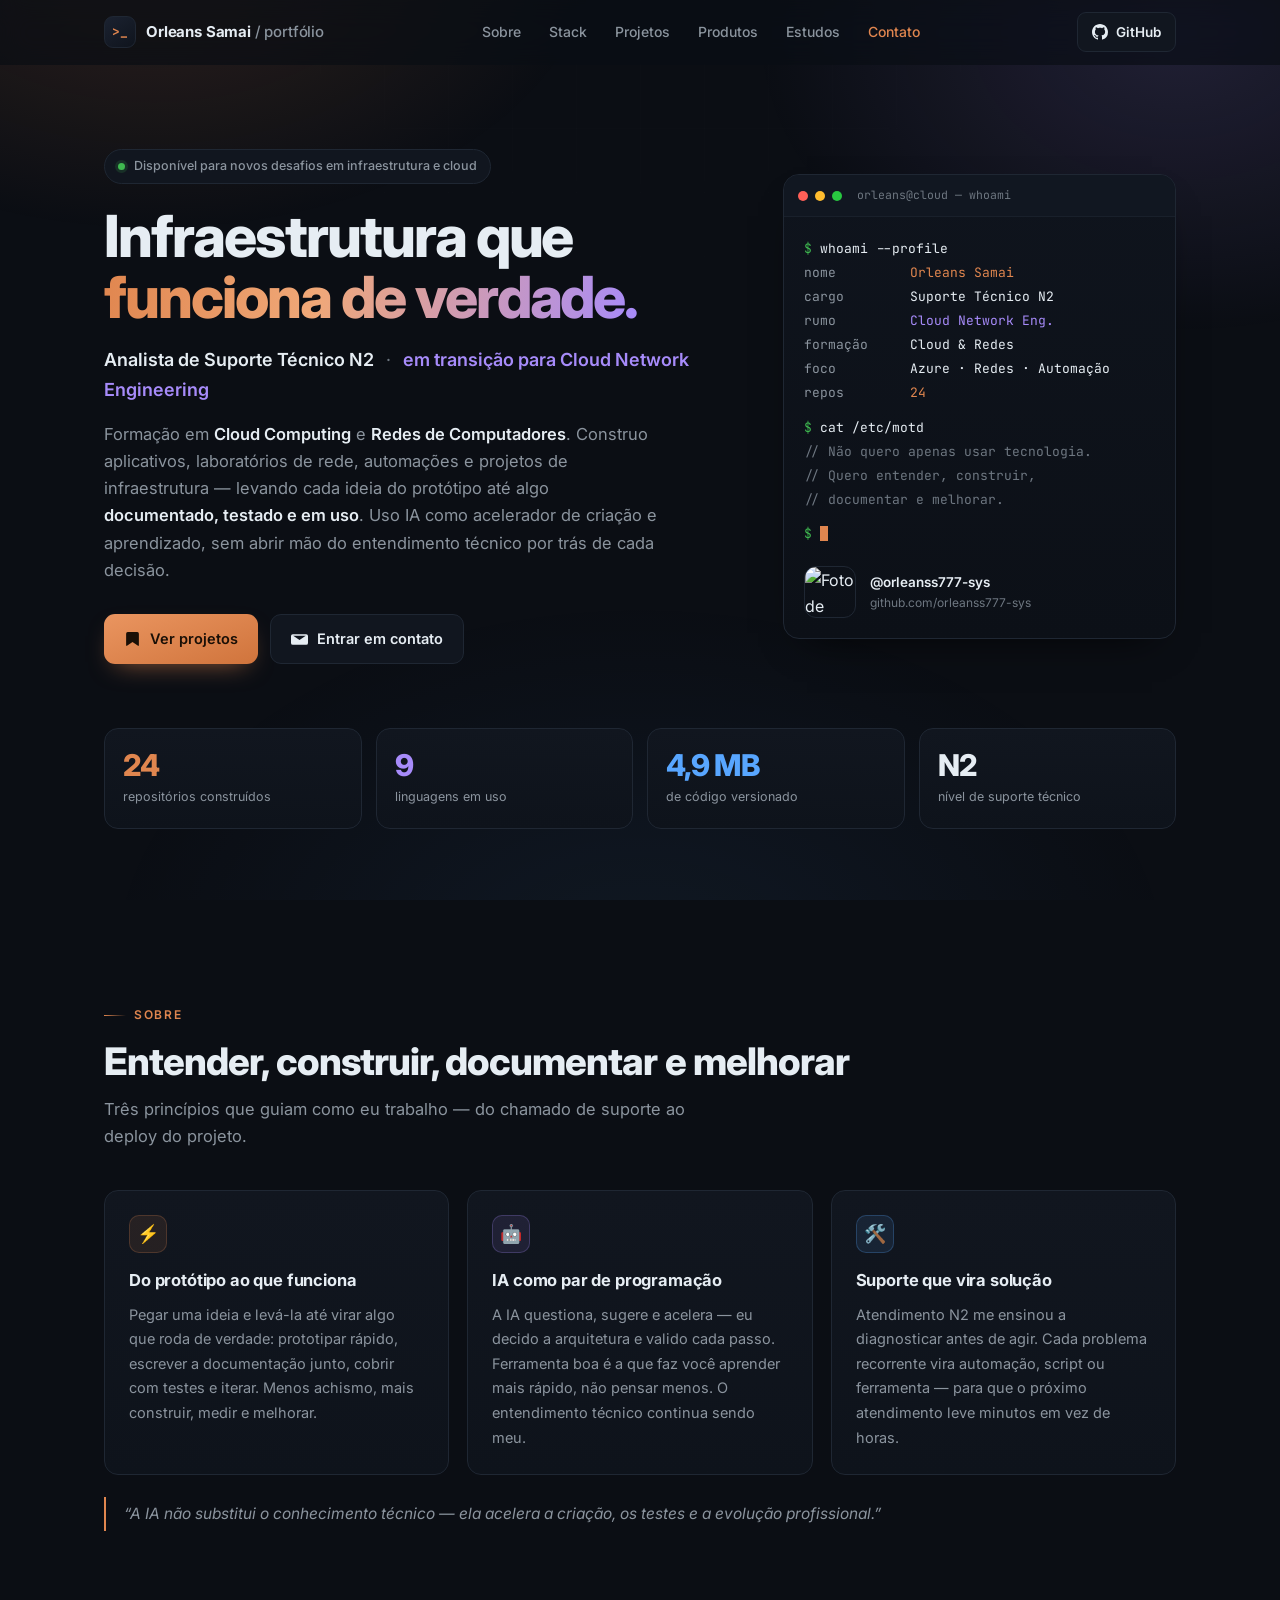
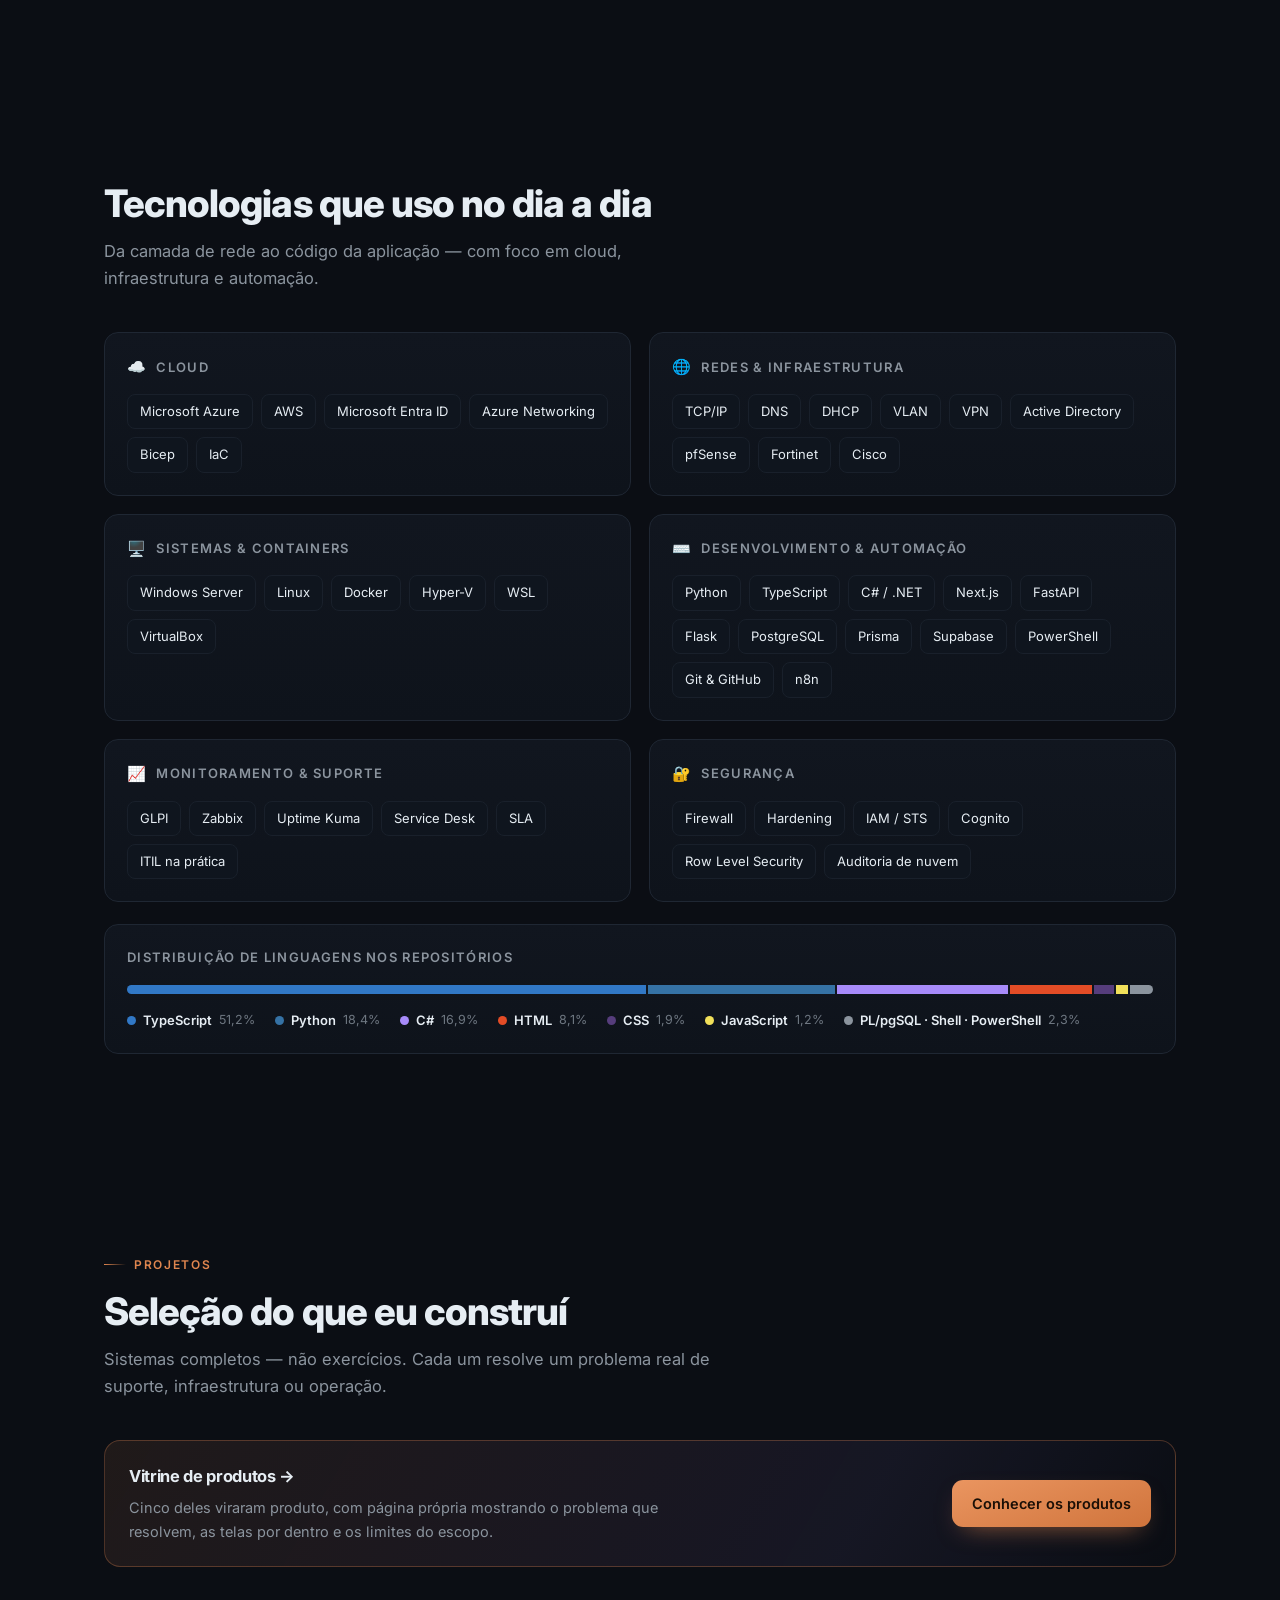
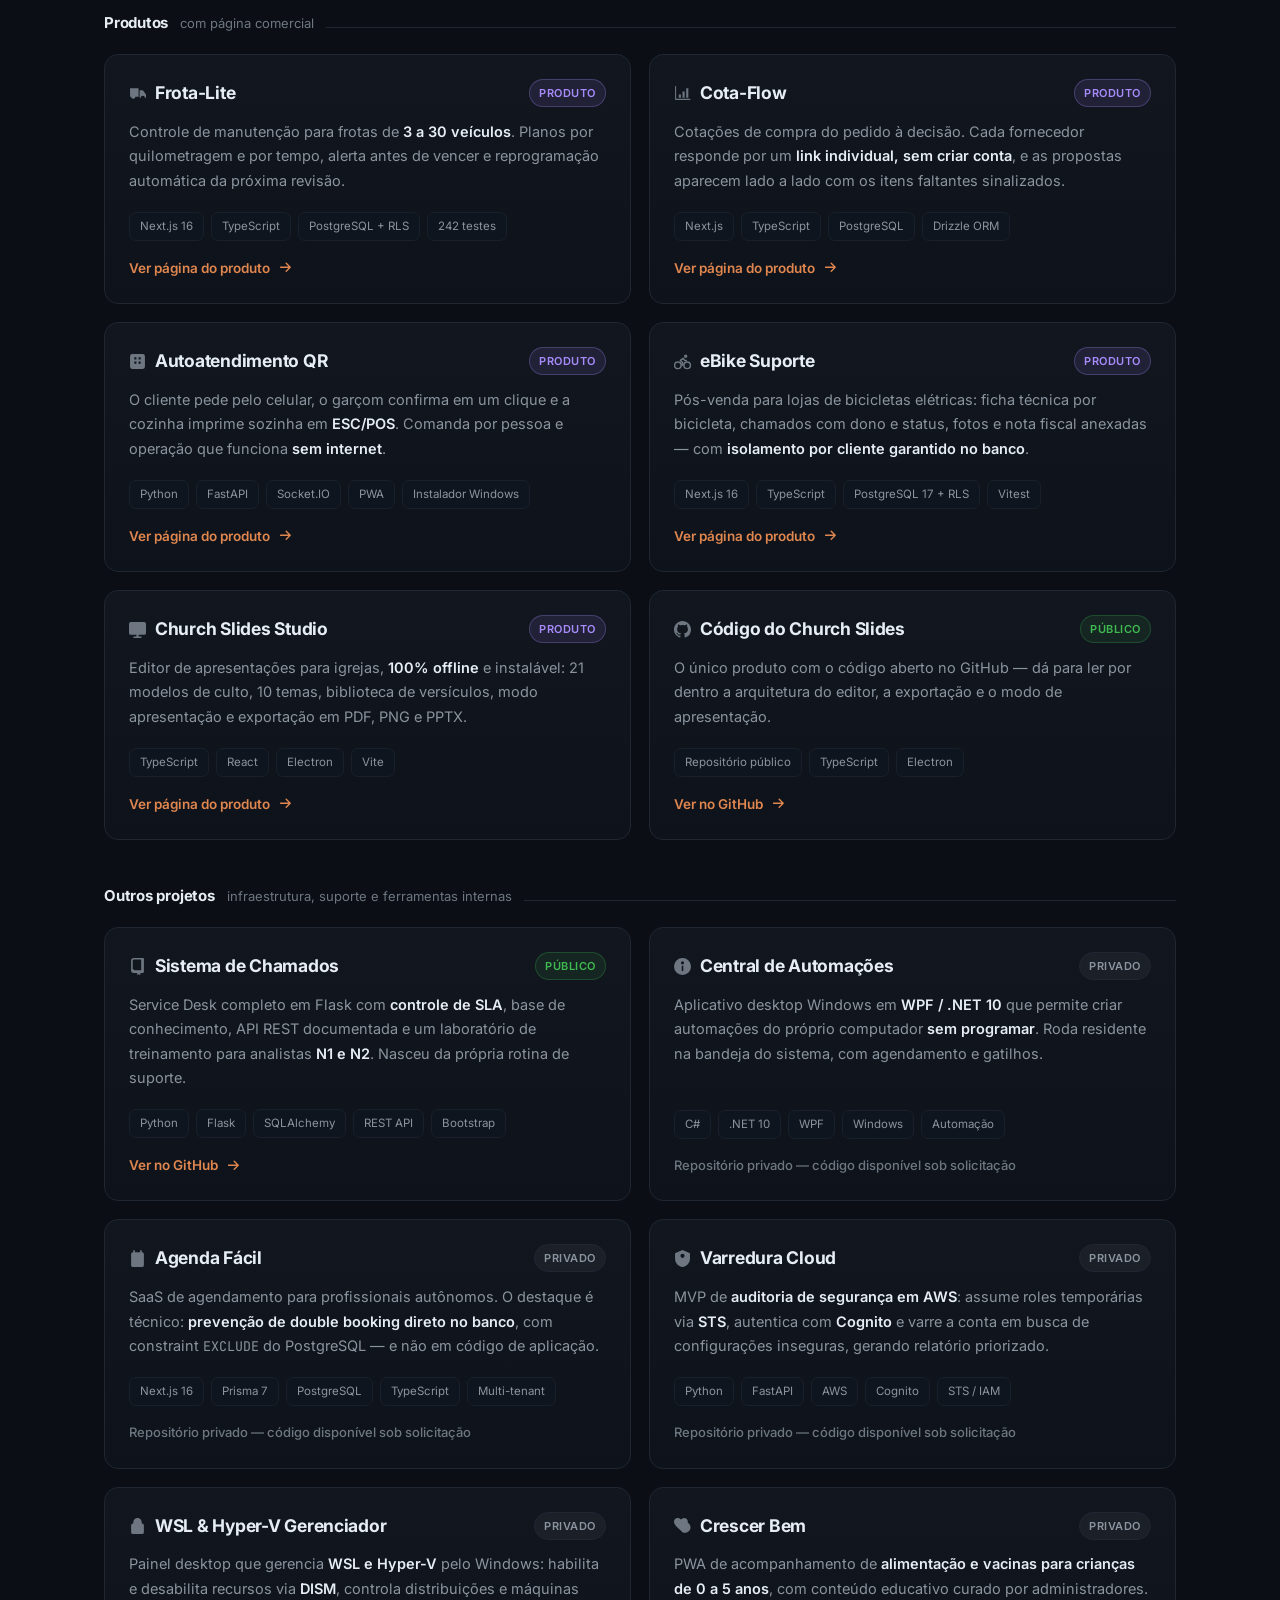
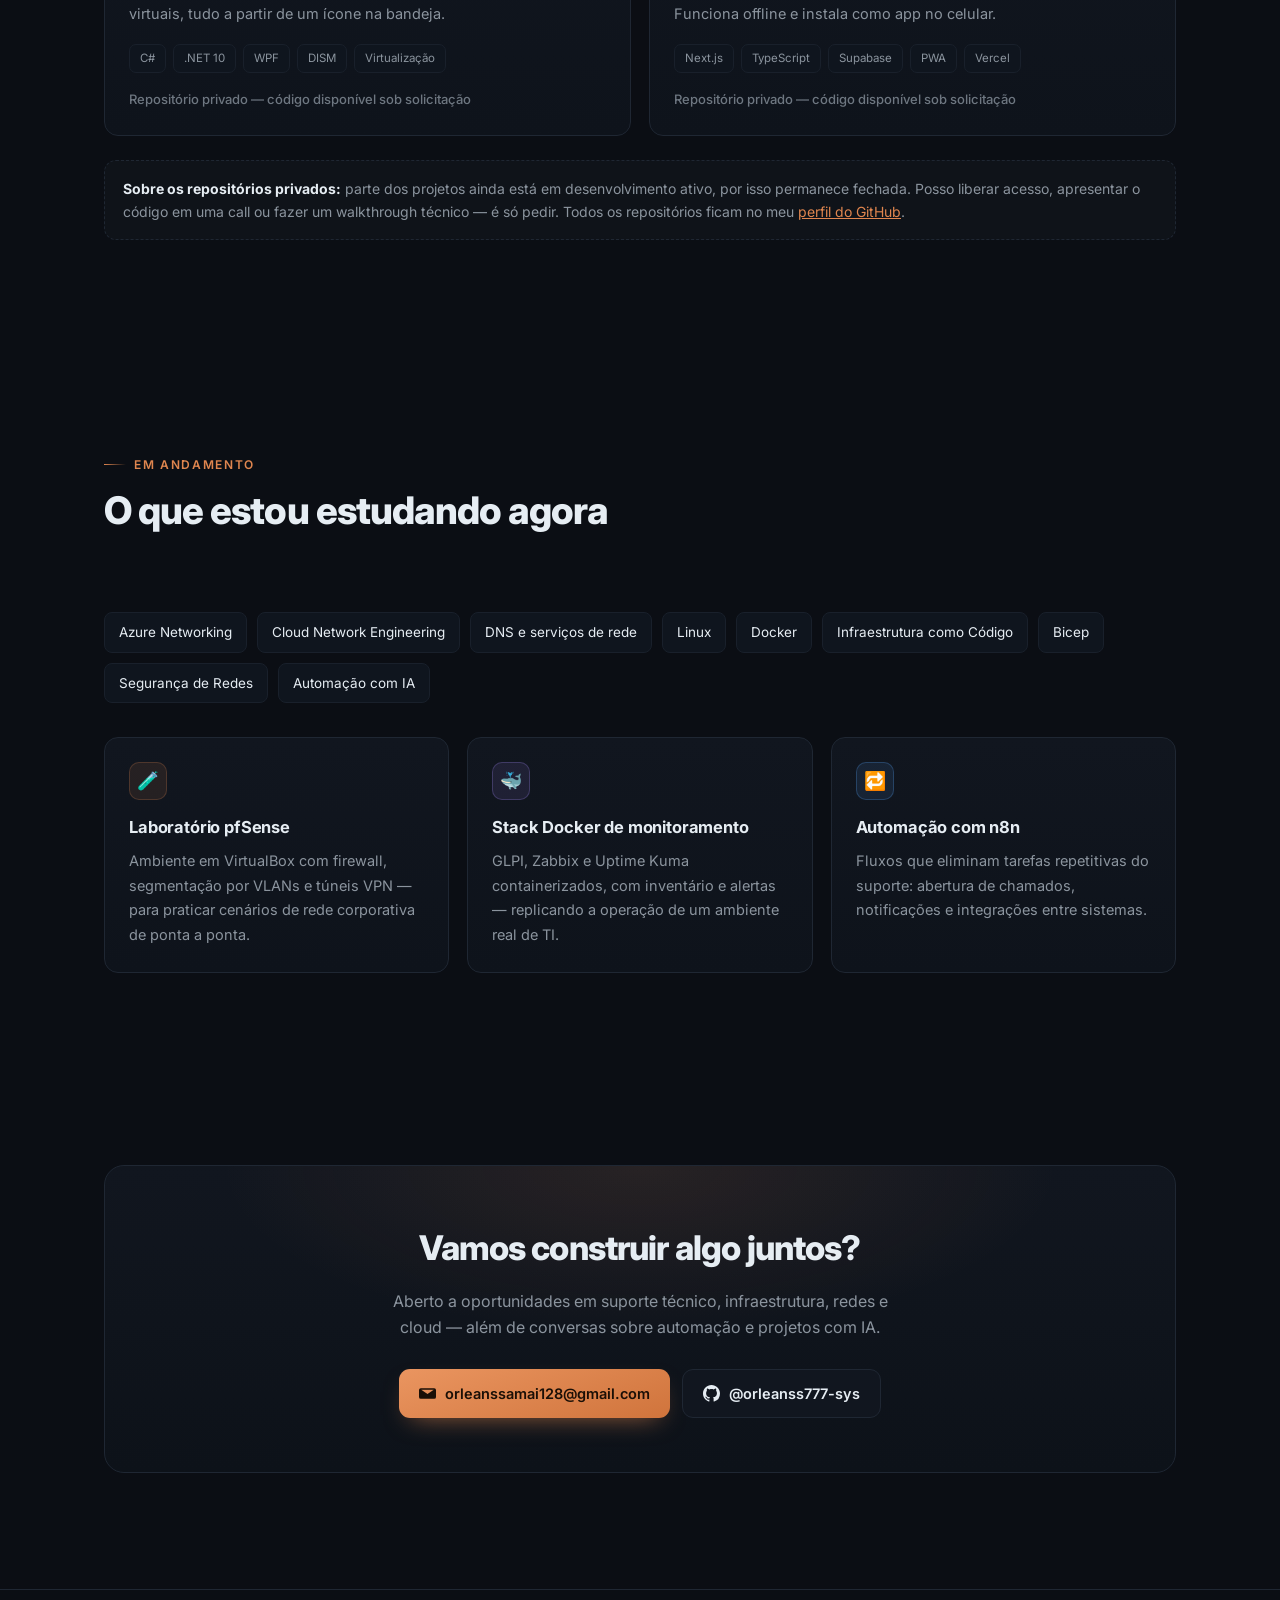
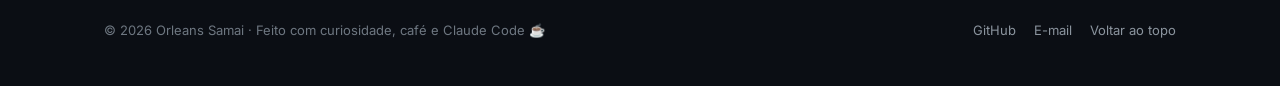
==== commit 6f8ee360: "feat: vitrine de produtos com 5 landing pages comerciais Cria /projetos/ como vitrine e uma landing " ====
--- a/index.html
+++ b/index.html
@@ -7,6 +7,7 @@
 <meta name="description" content="Portfólio de Orleans Samai — Analista de Suporte Técnico N2 em transição para Cloud Network Engineering. Projetos em Python, TypeScript, C#, redes e automação.">
 <meta name="author" content="Orleans Samai">
 <meta name="theme-color" content="#0d1117">
+<link rel="canonical" href="https://orleanss777-sys.github.io/">
 <link rel="icon" href="data:image/svg+xml,<svg xmlns='http://www.w3.org/2000/svg' viewBox='0 0 100 100'><rect width='100' height='100' rx='22' fill='%230d1117'/><text y='68' x='50' font-size='50' text-anchor='middle' fill='%23e0864f' font-family='monospace'>&gt;_</text></svg>">
 
 <meta property="og:type" content="website">
@@ -298,6 +299,24 @@
 .foot-links a{color:var(--muted);text-decoration:none;font-size:13px}
 .foot-links a:hover{color:var(--orange)}
 
+
+/* ---------- vitrine de produtos ---------- */
+.vitrine{
+  display:flex;align-items:center;gap:20px;flex-wrap:wrap;justify-content:space-between;
+  border:1px solid rgba(224,134,79,.3);border-radius:16px;padding:22px 24px;margin-bottom:8px;
+  background:linear-gradient(120deg,rgba(224,134,79,.10),rgba(167,139,250,.07) 70%,transparent);
+  text-decoration:none;transition:border-color .22s,transform .22s ease;
+}
+.vitrine:hover{border-color:rgba(224,134,79,.55);transform:translateY(-2px)}
+.vitrine .vt-txt{min-width:0;flex:1}
+.vitrine b{display:block;font-size:16.5px;color:var(--text);letter-spacing:-.02em}
+.vitrine p{margin:6px 0 0;font-size:14.5px;color:var(--muted);max-width:62ch}
+.badge.prod{color:var(--purple);background:rgba(167,139,250,.11);border:1px solid rgba(167,139,250,.28)}
+.sub-head{display:flex;align-items:baseline;gap:12px;margin:44px 0 18px;flex-wrap:wrap}
+.sub-head h3{font-size:15px;margin:0;font-weight:700;letter-spacing:-.015em;color:var(--text)}
+.sub-head span{font-size:13px;color:var(--dim)}
+.sub-head::after{content:"";flex:1;height:1px;background:var(--border);min-width:20px}
+
 /* reveal */
 .rv{opacity:0;transform:translateY(18px);transition:opacity .6s cubic-bezier(.2,.7,.3,1),transform .6s cubic-bezier(.2,.7,.3,1)}
 .rv.in{opacity:1;transform:none}
@@ -320,6 +339,7 @@
       <a href="#sobre">Sobre</a>
       <a href="#stack">Stack</a>
       <a href="#projetos">Projetos</a>
+      <a href="projetos/">Produtos</a>
       <a href="#estudos">Estudos</a>
       <a href="#contato">Contato</a>
     </nav>
@@ -501,6 +521,82 @@
     <h2 class="title rv">Seleção do que eu construí</h2>
     <p class="lede rv">Sistemas completos — não exercícios. Cada um resolve um problema real de suporte, infraestrutura ou operação.</p>
 
+    <a class="vitrine rv" href="projetos/">
+      <span class="vt-txt">
+        <b>Vitrine de produtos &rarr;</b>
+        <p>Cinco deles viraram produto, com página própria mostrando o problema que resolvem, as telas por dentro e os limites do escopo.</p>
+      </span>
+      <span class="btn btn-primary" style="flex:none">Conhecer os produtos</span>
+    </a>
+
+    <div class="sub-head rv"><h3>Produtos</h3><span>com página comercial</span></div>
+
+    <div class="proj-grid">
+
+      <a class="proj rv" href="projetos/frota-lite/">
+        <div class="proj-top">
+          <h3><svg viewBox="0 0 16 16" fill="currentColor" aria-hidden="true"><path d="M9 11V3H1v8h1a2 2 0 1 0 4 0h3Zm1-6h3l3 4v3h-1a2 2 0 1 0-4 0h-1V5Z"/></svg> Frota-Lite</h3>
+          <span class="badge prod">Produto</span>
+        </div>
+        <p>Controle de manutenção para frotas de <b>3 a 30 veículos</b>. Planos por quilometragem e por tempo, alerta antes de vencer e reprogramação automática da próxima revisão.</p>
+        <div class="tags"><span class="tag">Next.js 16</span><span class="tag">TypeScript</span><span class="tag">PostgreSQL + RLS</span><span class="tag">242 testes</span></div>
+        <div class="proj-foot">Ver página do produto <svg viewBox="0 0 16 16" fill="currentColor" aria-hidden="true"><path d="M8.22 2.97a.75.75 0 0 1 1.06 0l4.25 4.25a.75.75 0 0 1 0 1.06l-4.25 4.25a.75.75 0 1 1-1.06-1.06l2.97-2.97H2.75a.75.75 0 0 1 0-1.5h8.44L8.22 4.03a.75.75 0 0 1 0-1.06Z"/></svg></div>
+      </a>
+
+      <a class="proj rv" href="projetos/cota-flow/">
+        <div class="proj-top">
+          <h3><svg viewBox="0 0 16 16" fill="currentColor" aria-hidden="true"><path d="M1.5 1a.5.5 0 0 1 .5.5V13h13a.5.5 0 0 1 0 1H1.5a.5.5 0 0 1-.5-.5v-12A.5.5 0 0 1 1.5 1Zm3 8h2v3h-2V9Zm3.5-3h2v6H8V6Zm3.5-3h2v9h-2V3Z"/></svg> Cota-Flow</h3>
+          <span class="badge prod">Produto</span>
+        </div>
+        <p>Cotações de compra do pedido à decisão. Cada fornecedor responde por um <b>link individual, sem criar conta</b>, e as propostas aparecem lado a lado com os itens faltantes sinalizados.</p>
+        <div class="tags"><span class="tag">Next.js</span><span class="tag">TypeScript</span><span class="tag">PostgreSQL</span><span class="tag">Drizzle ORM</span></div>
+        <div class="proj-foot">Ver página do produto <svg viewBox="0 0 16 16" fill="currentColor" aria-hidden="true"><path d="M8.22 2.97a.75.75 0 0 1 1.06 0l4.25 4.25a.75.75 0 0 1 0 1.06l-4.25 4.25a.75.75 0 1 1-1.06-1.06l2.97-2.97H2.75a.75.75 0 0 1 0-1.5h8.44L8.22 4.03a.75.75 0 0 1 0-1.06Z"/></svg></div>
+      </a>
+
+      <a class="proj rv" href="projetos/autoatendimento/">
+        <div class="proj-top">
+          <h3><svg viewBox="0 0 16 16" fill="currentColor" aria-hidden="true"><path d="M3 1h10a2 2 0 0 1 2 2v10a2 2 0 0 1-2 2H3a2 2 0 0 1-2-2V3a2 2 0 0 1 2-2Zm2 3v2h2V4H5Zm4 0v2h2V4H9ZM5 8v2h2V8H5Zm4 0v2h2V8H9Z"/></svg> Autoatendimento QR</h3>
+          <span class="badge prod">Produto</span>
+        </div>
+        <p>O cliente pede pelo celular, o garçom confirma em um clique e a cozinha imprime sozinha em <b>ESC/POS</b>. Comanda por pessoa e operação que funciona <b>sem internet</b>.</p>
+        <div class="tags"><span class="tag">Python</span><span class="tag">FastAPI</span><span class="tag">Socket.IO</span><span class="tag">PWA</span><span class="tag">Instalador Windows</span></div>
+        <div class="proj-foot">Ver página do produto <svg viewBox="0 0 16 16" fill="currentColor" aria-hidden="true"><path d="M8.22 2.97a.75.75 0 0 1 1.06 0l4.25 4.25a.75.75 0 0 1 0 1.06l-4.25 4.25a.75.75 0 1 1-1.06-1.06l2.97-2.97H2.75a.75.75 0 0 1 0-1.5h8.44L8.22 4.03a.75.75 0 0 1 0-1.06Z"/></svg></div>
+      </a>
+
+      <a class="proj rv" href="projetos/ebike-support/">
+        <div class="proj-top">
+          <h3><svg viewBox="0 0 16 16" fill="none" stroke="currentColor" stroke-width="1.4" stroke-linecap="round" stroke-linejoin="round" aria-hidden="true"><circle cx="3.6" cy="11.6" r="3.1"/><circle cx="12.4" cy="11.6" r="3.1"/><path d="M8 11.6V9L6 7l2.6-2 1.4 2h1.6"/><circle cx="11" cy="3" r=".9"/></svg> eBike Suporte</h3>
+          <span class="badge prod">Produto</span>
+        </div>
+        <p>Pós-venda para lojas de bicicletas elétricas: ficha técnica por bicicleta, chamados com dono e status, fotos e nota fiscal anexadas — com <b>isolamento por cliente garantido no banco</b>.</p>
+        <div class="tags"><span class="tag">Next.js 16</span><span class="tag">TypeScript</span><span class="tag">PostgreSQL 17 + RLS</span><span class="tag">Vitest</span></div>
+        <div class="proj-foot">Ver página do produto <svg viewBox="0 0 16 16" fill="currentColor" aria-hidden="true"><path d="M8.22 2.97a.75.75 0 0 1 1.06 0l4.25 4.25a.75.75 0 0 1 0 1.06l-4.25 4.25a.75.75 0 1 1-1.06-1.06l2.97-2.97H2.75a.75.75 0 0 1 0-1.5h8.44L8.22 4.03a.75.75 0 0 1 0-1.06Z"/></svg></div>
+      </a>
+
+      <a class="proj rv" href="projetos/church-slides/">
+        <div class="proj-top">
+          <h3><svg viewBox="0 0 16 16" fill="currentColor" aria-hidden="true"><path d="M1.75 1h12.5A1.75 1.75 0 0 1 16 2.75v8.5A1.75 1.75 0 0 1 14.25 13H9v1.5h2.25a.75.75 0 0 1 0 1.5h-6.5a.75.75 0 0 1 0-1.5H7V13H1.75A1.75 1.75 0 0 1 0 11.25v-8.5A1.75 1.75 0 0 1 1.75 1Z"/></svg> Church Slides Studio</h3>
+          <span class="badge prod">Produto</span>
+        </div>
+        <p>Editor de apresentações para igrejas, <b>100% offline</b> e instalável: 21 modelos de culto, 10 temas, biblioteca de versículos, modo apresentação e exportação em PDF, PNG e PPTX.</p>
+        <div class="tags"><span class="tag">TypeScript</span><span class="tag">React</span><span class="tag">Electron</span><span class="tag">Vite</span></div>
+        <div class="proj-foot">Ver página do produto <svg viewBox="0 0 16 16" fill="currentColor" aria-hidden="true"><path d="M8.22 2.97a.75.75 0 0 1 1.06 0l4.25 4.25a.75.75 0 0 1 0 1.06l-4.25 4.25a.75.75 0 1 1-1.06-1.06l2.97-2.97H2.75a.75.75 0 0 1 0-1.5h8.44L8.22 4.03a.75.75 0 0 1 0-1.06Z"/></svg></div>
+      </a>
+
+      <a class="proj rv" href="https://github.com/orleanss777-sys/church-slides-studio" target="_blank" rel="noopener">
+        <div class="proj-top">
+          <h3><svg viewBox="0 0 16 16" fill="currentColor" aria-hidden="true"><path d="M8 0C3.58 0 0 3.58 0 8c0 3.54 2.29 6.53 5.47 7.59.4.07.55-.17.55-.38 0-.19-.01-.82-.01-1.49-2.01.37-2.53-.49-2.69-.94-.09-.23-.48-.94-.82-1.13-.28-.15-.68-.52-.01-.53.63-.01 1.08.58 1.23.82.72 1.21 1.87.87 2.33.66.07-.52.28-.87.51-1.07-1.78-.2-3.64-.89-3.64-3.95 0-.87.31-1.59.82-2.15-.08-.2-.36-1.02.08-2.12 0 0 .67-.21 2.2.82.64-.18 1.32-.27 2-.27s1.36.09 2 .27c1.53-1.04 2.2-.82 2.2-.82.44 1.1.16 1.92.08 2.12.51.56.82 1.27.82 2.15 0 3.07-1.87 3.75-3.65 3.95.29.25.54.73.54 1.48 0 1.07-.01 1.93-.01 2.2 0 .21.15.46.55.38A8.01 8.01 0 0 0 16 8c0-4.42-3.58-8-8-8Z"/></svg> Código do Church Slides</h3>
+          <span class="badge pub">Público</span>
+        </div>
+        <p>O único produto com o código aberto no GitHub — dá para ler por dentro a arquitetura do editor, a exportação e o modo de apresentação.</p>
+        <div class="tags"><span class="tag">Repositório público</span><span class="tag">TypeScript</span><span class="tag">Electron</span></div>
+        <div class="proj-foot">Ver no GitHub <svg viewBox="0 0 16 16" fill="currentColor" aria-hidden="true"><path d="M8.22 2.97a.75.75 0 0 1 1.06 0l4.25 4.25a.75.75 0 0 1 0 1.06l-4.25 4.25a.75.75 0 1 1-1.06-1.06l2.97-2.97H2.75a.75.75 0 0 1 0-1.5h8.44L8.22 4.03a.75.75 0 0 1 0-1.06Z"/></svg></div>
+      </a>
+
+    </div>
+
+    <div class="sub-head rv"><h3>Outros projetos</h3><span>infraestrutura, suporte e ferramentas internas</span></div>
+
     <div class="proj-grid">
 
       <a class="proj rv" href="https://github.com/orleanss777-sys/sistema-chamados" target="_blank" rel="noopener">
@@ -513,16 +609,6 @@
         <div class="proj-foot">Ver no GitHub <svg viewBox="0 0 16 16" fill="currentColor" aria-hidden="true"><path d="M8.22 2.97a.75.75 0 0 1 1.06 0l4.25 4.25a.75.75 0 0 1 0 1.06l-4.25 4.25a.75.75 0 1 1-1.06-1.06l2.97-2.97H2.75a.75.75 0 0 1 0-1.5h8.44L8.22 4.03a.75.75 0 0 1 0-1.06Z"/></svg></div>
       </a>
 
-      <a class="proj rv" href="https://github.com/orleanss777-sys/church-slides-studio" target="_blank" rel="noopener">
-        <div class="proj-top">
-          <h3><svg viewBox="0 0 16 16" fill="currentColor" aria-hidden="true"><path d="M1.75 1h12.5A1.75 1.75 0 0 1 16 2.75v8.5A1.75 1.75 0 0 1 14.25 13H9v1.5h2.25a.75.75 0 0 1 0 1.5h-6.5a.75.75 0 0 1 0-1.5H7V13H1.75A1.75 1.75 0 0 1 0 11.25v-8.5A1.75 1.75 0 0 1 1.75 1Z"/></svg> Church Slides Studio</h3>
-          <span class="badge pub">Público</span>
-        </div>
-        <p>Editor de apresentações e artes para igrejas, <b>100% offline</b>, empacotado como aplicativo desktop. Gerador de artes por público-alvo e exportação para <b>PDF, PPTX e PNG</b>.</p>
-        <div class="tags"><span class="tag">TypeScript</span><span class="tag">Electron</span><span class="tag">React</span><span class="tag">Vite</span><span class="tag">Canvas</span></div>
-        <div class="proj-foot">Ver no GitHub <svg viewBox="0 0 16 16" fill="currentColor" aria-hidden="true"><path d="M8.22 2.97a.75.75 0 0 1 1.06 0l4.25 4.25a.75.75 0 0 1 0 1.06l-4.25 4.25a.75.75 0 1 1-1.06-1.06l2.97-2.97H2.75a.75.75 0 0 1 0-1.5h8.44L8.22 4.03a.75.75 0 0 1 0-1.06Z"/></svg></div>
-      </a>
-
       <div class="proj rv">
         <div class="proj-top">
           <h3><svg viewBox="0 0 16 16" fill="currentColor" aria-hidden="true"><path d="M8 0a8 8 0 1 1 0 16A8 8 0 0 1 8 0Zm1.5 4.5a1.5 1.5 0 1 0-3 0 1.5 1.5 0 0 0 3 0ZM8 7a.75.75 0 0 0-.75.75v4a.75.75 0 0 0 1.5 0v-4A.75.75 0 0 0 8 7Z"/></svg> Central de Automações</h3>
@@ -560,16 +646,6 @@
         </div>
         <p>Painel desktop que gerencia <b>WSL e Hyper-V</b> pelo Windows: habilita e desabilita recursos via <b>DISM</b>, controla distribuições e máquinas virtuais, tudo a partir de um ícone na bandeja.</p>
         <div class="tags"><span class="tag">C#</span><span class="tag">.NET 10</span><span class="tag">WPF</span><span class="tag">DISM</span><span class="tag">Virtualização</span></div>
-        <div class="proj-foot off">Repositório privado — código disponível sob solicitação</div>
-      </div>
-
-      <div class="proj rv">
-        <div class="proj-top">
-          <h3><svg viewBox="0 0 16 16" fill="currentColor" aria-hidden="true"><path d="M3 1h10a2 2 0 0 1 2 2v10a2 2 0 0 1-2 2H3a2 2 0 0 1-2-2V3a2 2 0 0 1 2-2Zm2 3v2h2V4H5Zm4 0v2h2V4H9ZM5 8v2h2V8H5Zm4 0v2h2V8H9Z"/></svg> Autoatendimento QR</h3>
-          <span class="badge priv">Privado</span>
-        </div>
-        <p>Sistema de pedidos por <b>QR Code</b> para restaurantes: PWAs separados para cliente, garçom e administração, atualização em <b>tempo real via Socket.IO</b> e worker de impressão <b>ESC/POS</b> na cozinha.</p>
-        <div class="tags"><span class="tag">Python</span><span class="tag">FastAPI</span><span class="tag">Socket.IO</span><span class="tag">SQLite</span><span class="tag">PWA</span><span class="tag">ESC/POS</span></div>
         <div class="proj-foot off">Repositório privado — código disponível sob solicitação</div>
       </div>
 
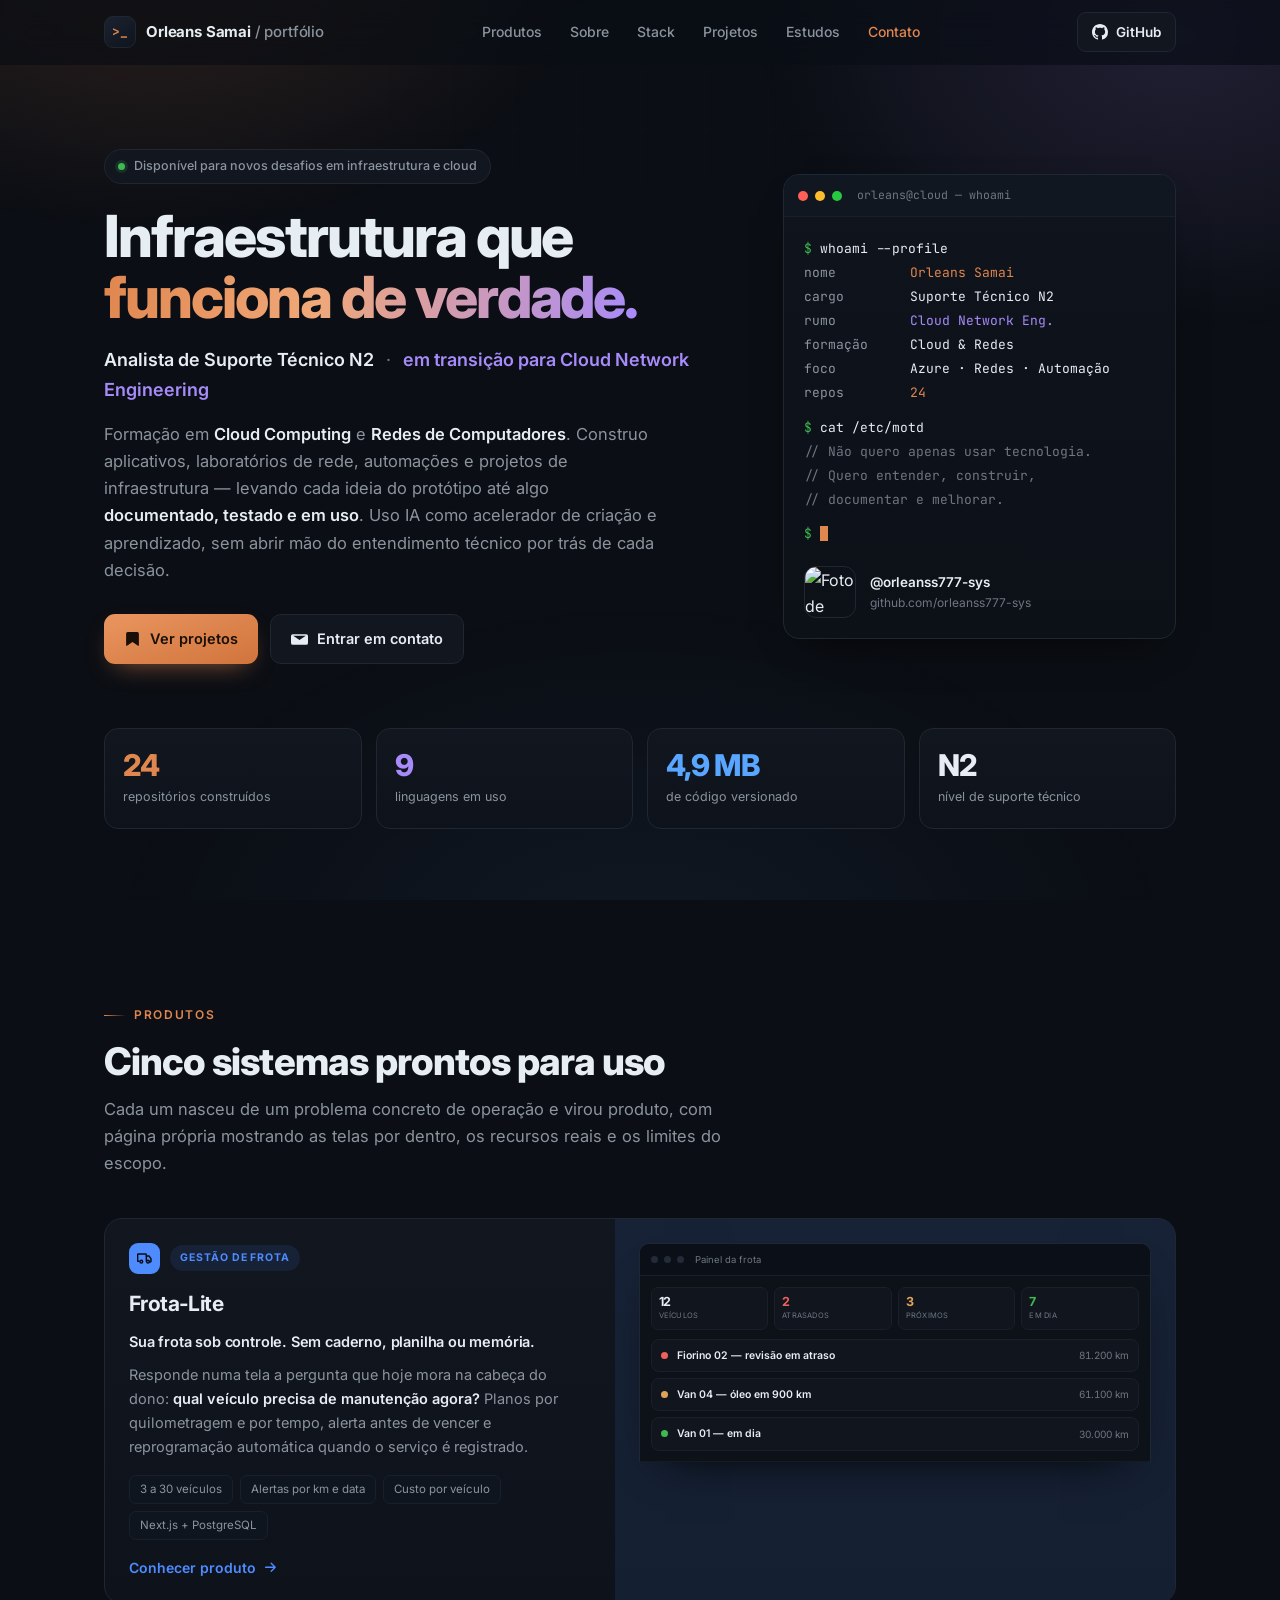
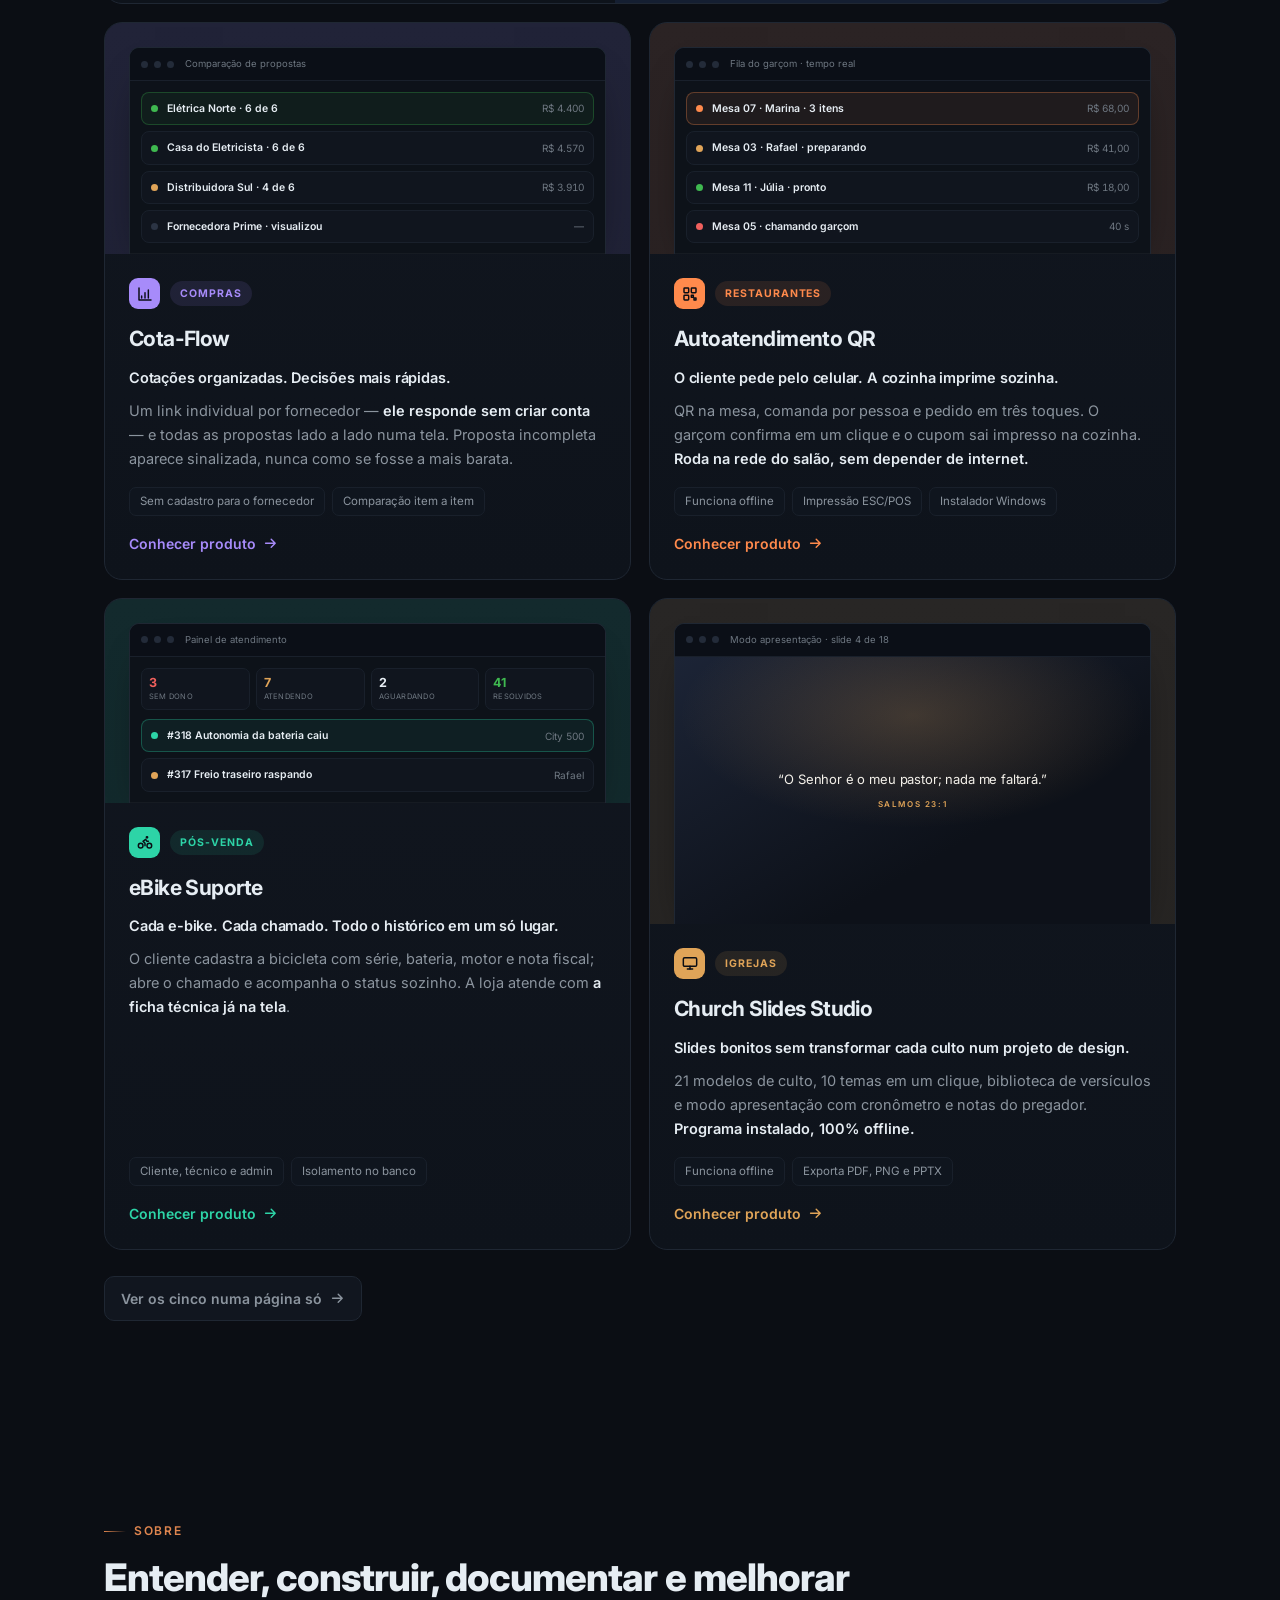
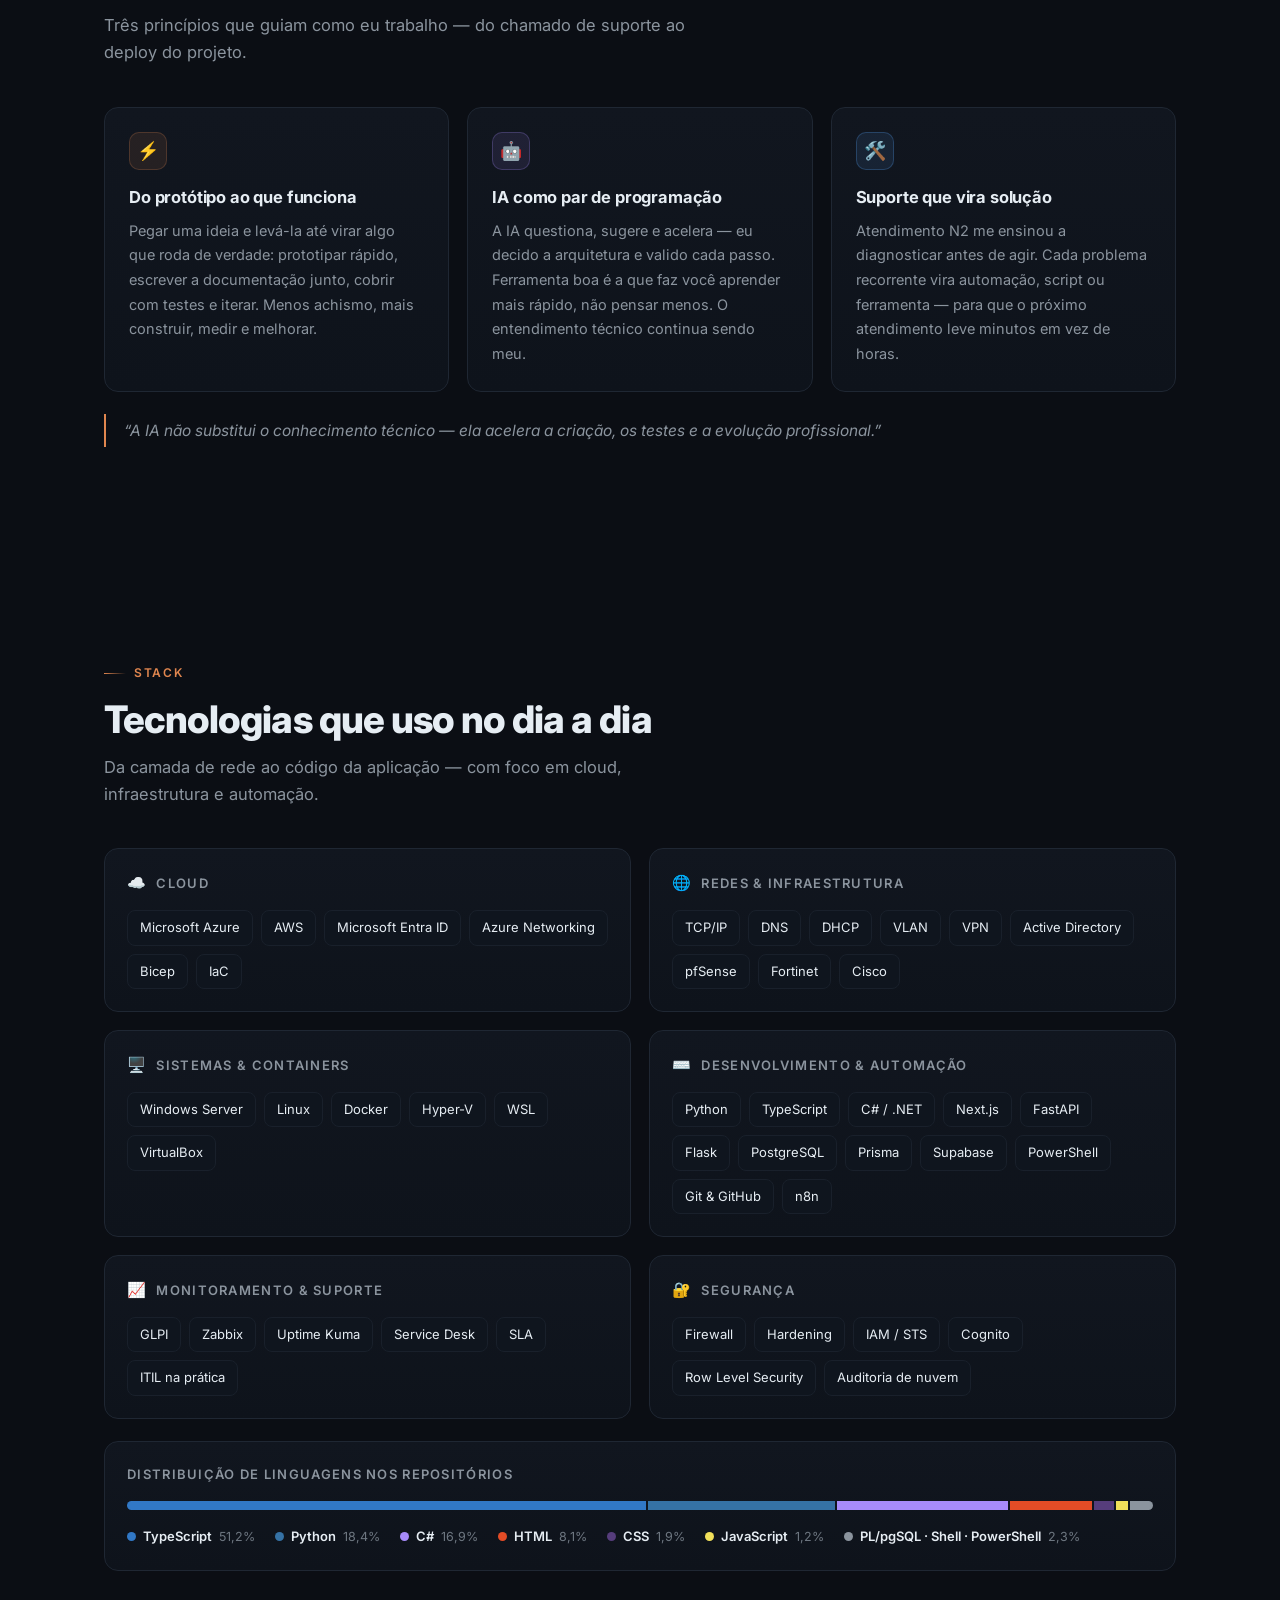
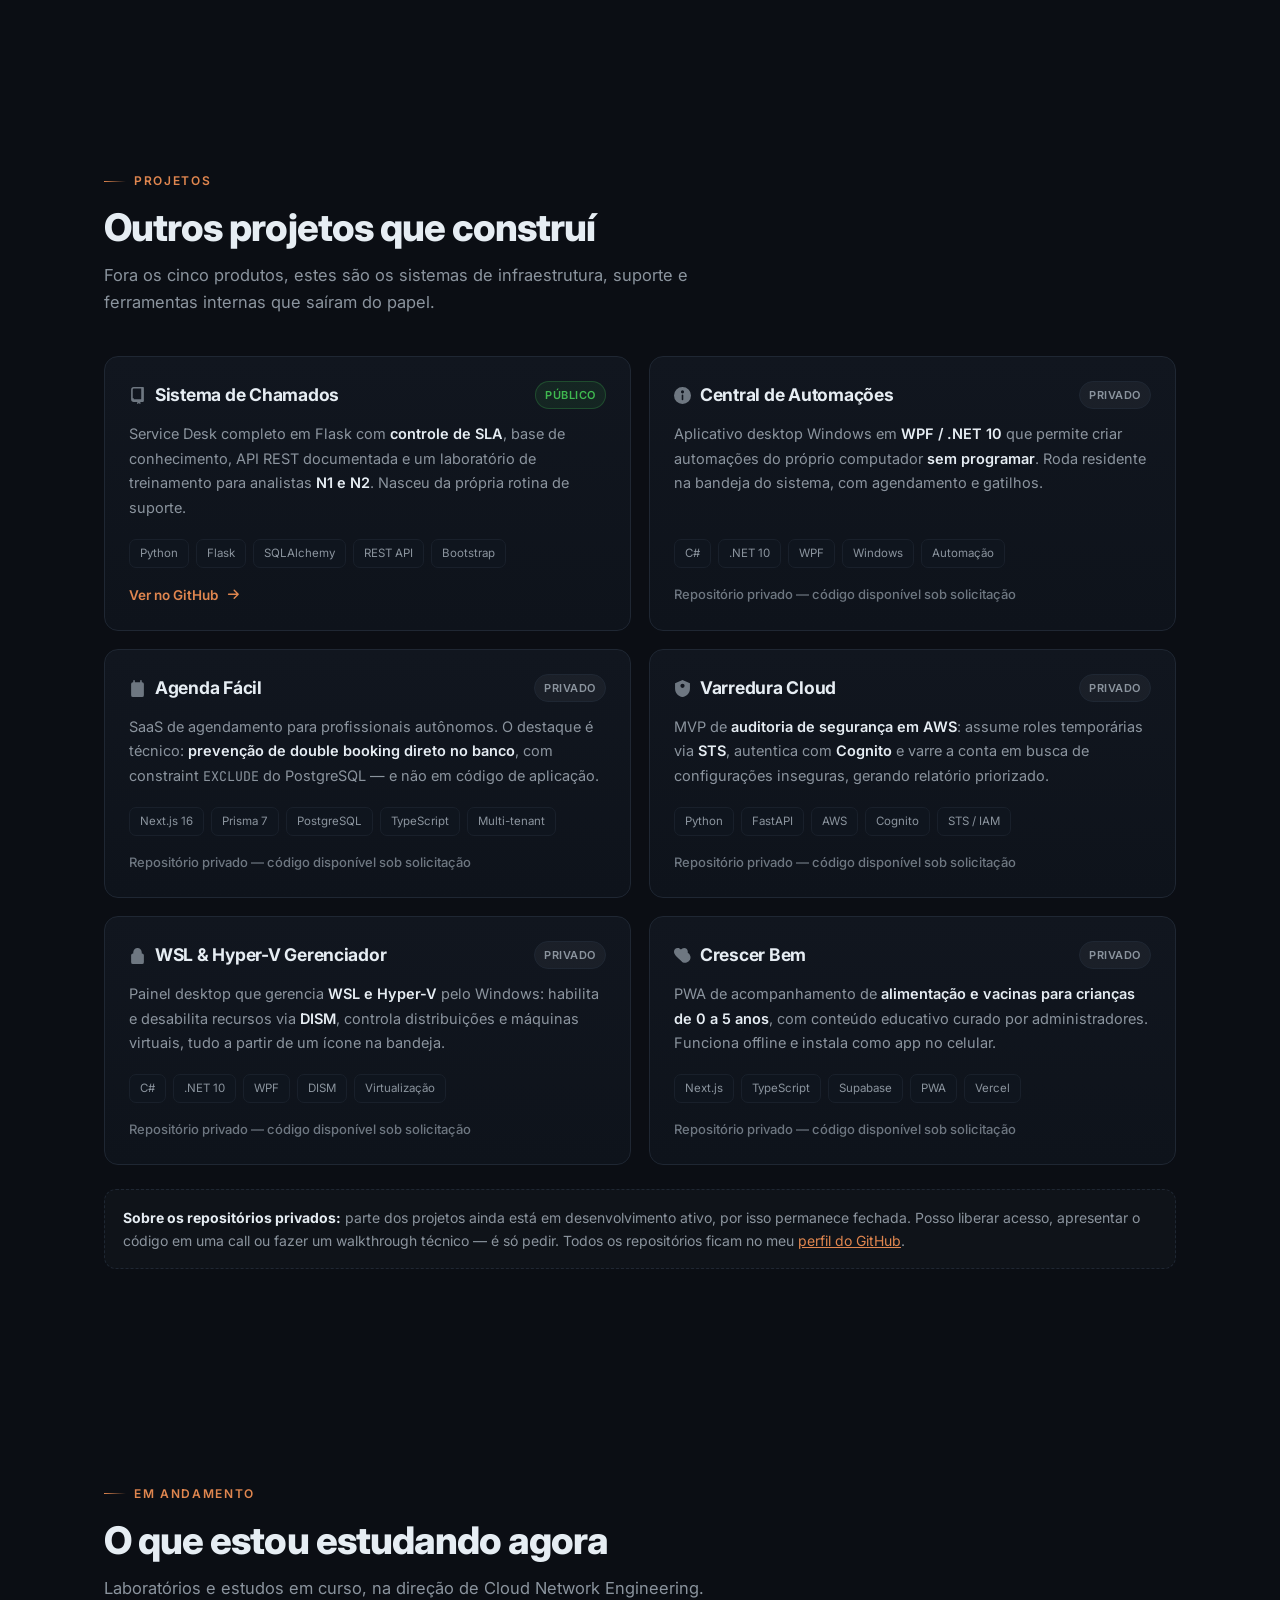
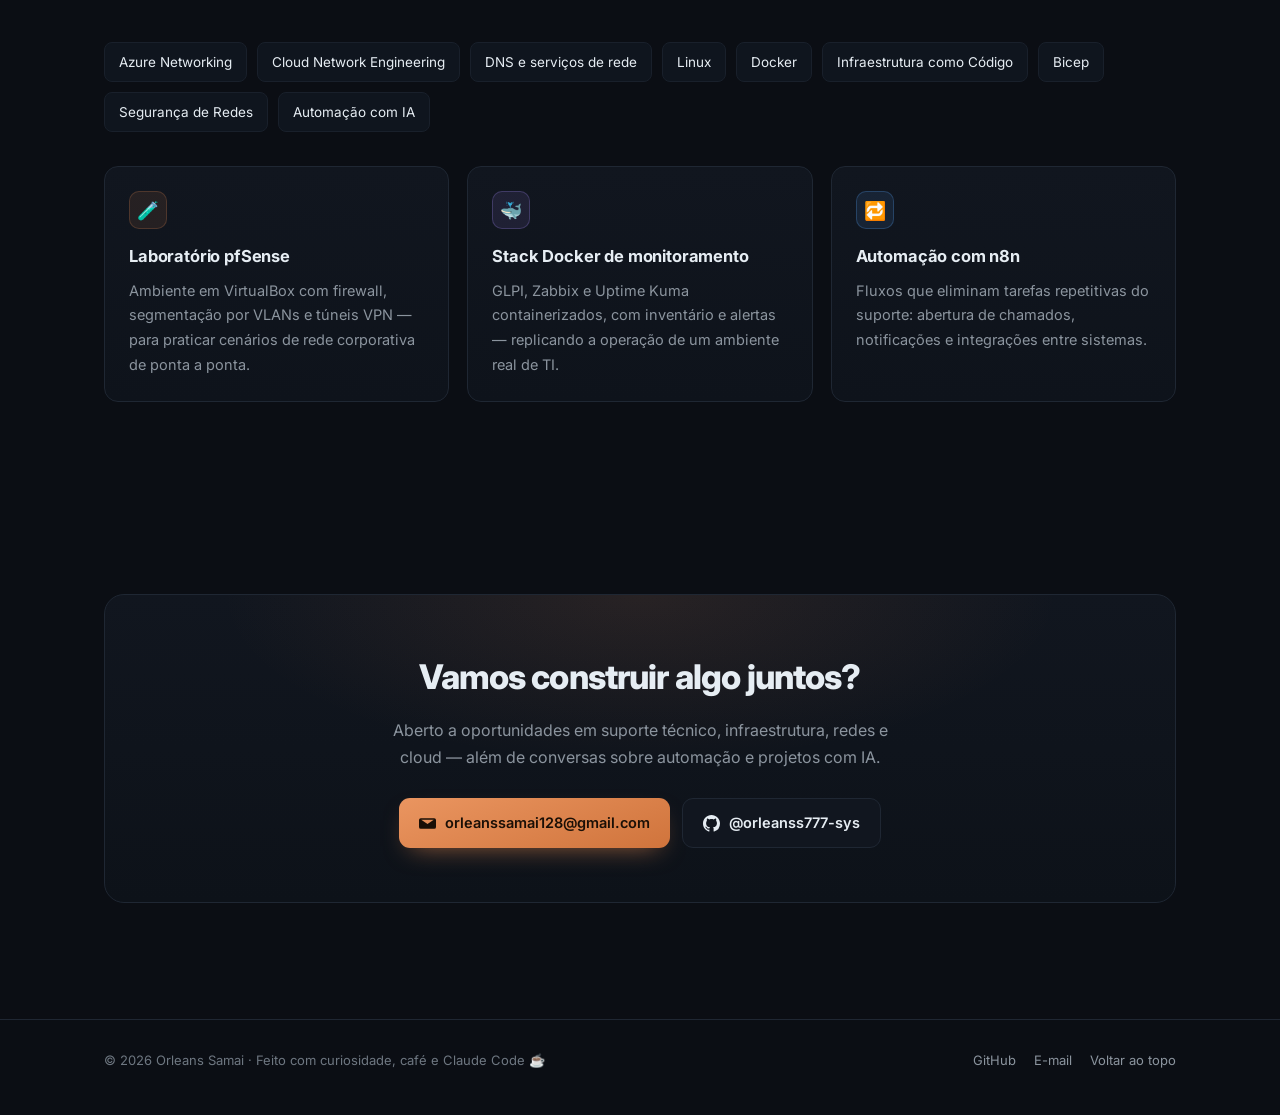
==== commit 6ff76c90: "feat: home vira página única com produtos em destaque A raiz agora abre com a apresentação profissio" ====
--- a/index.html
+++ b/index.html
@@ -317,15 +317,85 @@
 .sub-head span{font-size:13px;color:var(--dim)}
 .sub-head::after{content:"";flex:1;height:1px;background:var(--border);min-width:20px}
 
-/* reveal */
-.rv{opacity:0;transform:translateY(18px);transition:opacity .6s cubic-bezier(.2,.7,.3,1),transform .6s cubic-bezier(.2,.7,.3,1)}
-.rv.in{opacity:1;transform:none}
+
+/* ---------- produtos em destaque ---------- */
+.prod-grid{display:grid;grid-template-columns:repeat(2,minmax(0,1fr));gap:18px}
+@media(max-width:900px){.prod-grid{grid-template-columns:minmax(0,1fr)}}
+.prod{
+  --pc:var(--orange);--pcs:rgba(224,134,79,.12);
+  position:relative;display:flex;flex-direction:column;overflow:hidden;text-decoration:none;color:inherit;
+  border:1px solid var(--border);border-radius:18px;
+  background:linear-gradient(180deg,var(--surface),#0e131b);
+  transition:border-color .22s ease,transform .22s ease,box-shadow .22s ease;
+}
+.prod:hover{transform:translateY(-4px);border-color:#3a4658;box-shadow:0 26px 50px -30px rgba(0,0,0,.95)}
+.prod::before{
+  content:"";position:absolute;left:0;right:0;top:0;height:1px;opacity:0;transition:opacity .25s ease;
+  background:linear-gradient(90deg,transparent,var(--pc),transparent);
+}
+.prod:hover::before{opacity:.85}
+.prod.wide{grid-column:1 / -1}
+.prod.wide .prod-body{display:grid;grid-template-columns:minmax(0,1fr) minmax(0,1.1fr);align-items:stretch}
+.prod.wide .prod-vis{min-height:236px}
+@media(max-width:900px){.prod.wide{grid-column:auto}.prod.wide .prod-body{grid-template-columns:minmax(0,1fr)}}
+.prod-vis{position:relative;padding:24px 24px 0;min-height:186px;overflow:hidden;background:var(--pcs)}
+.prod-in{padding:24px;display:flex;flex-direction:column;flex:1;min-width:0}
+.prod-top{display:flex;align-items:center;gap:10px;margin-bottom:13px;flex-wrap:wrap}
+.prod-mark{width:31px;height:31px;border-radius:9px;display:grid;place-items:center;background:var(--pc);color:#0a0d14;flex:none}
+.prod-mark svg{width:16px;height:16px}
+.prod-cat{font-size:10.5px;font-weight:700;letter-spacing:.09em;text-transform:uppercase;padding:4px 10px;border-radius:999px;background:var(--pcs);color:var(--pc)}
+.prod-in h3{font-size:21px;margin:0 0 9px;font-weight:700;letter-spacing:-.028em;color:var(--text)}
+.prod-tag{font-size:14.5px;color:var(--text);font-weight:600;margin:0 0 9px;letter-spacing:-.012em}
+.prod-desc{font-size:14.5px;color:var(--muted);line-height:1.66;flex:1;margin:0 0 16px}
+.prod-desc b{color:var(--text);font-weight:600}
+.prod-go{display:inline-flex;align-items:center;gap:7px;font-size:14px;font-weight:600;color:var(--pc)}
+.prod-go svg{width:15px;height:15px;transition:transform .2s ease;flex:none}
+.prod:hover .prod-go svg{transform:translateX(3px)}
+.prod-mais{
+  display:inline-flex;align-items:center;gap:8px;margin-top:26px;font-size:14px;font-weight:600;
+  color:var(--muted);text-decoration:none;padding:10px 16px;border-radius:10px;
+  border:1px solid var(--border);background:var(--surface);transition:color .18s,border-color .18s,transform .18s;
+}
+.prod-mais:hover{color:var(--text);border-color:#3a4658;transform:translateY(-1px)}
+.prod-mais svg{width:15px;height:15px}
+
+/* mini-interface dentro do card */
+.pw{
+  border:1px solid var(--border);border-bottom:0;border-radius:10px 10px 0 0;background:#0d1219;overflow:hidden;
+  box-shadow:0 -1px 0 rgba(255,255,255,.04) inset, 0 20px 44px -26px rgba(0,0,0,.95);
+}
+.pw-bar{display:flex;align-items:center;gap:6px;padding:8px 11px;background:#0b0f17;border-bottom:1px solid var(--border-soft)}
+.pw-bar i{width:7px;height:7px;border-radius:50%;background:#232b39;display:block;flex:none}
+.pw-bar span{font-size:9.5px;color:var(--dim);margin-left:5px;white-space:nowrap;overflow:hidden;text-overflow:ellipsis}
+.pw-body{padding:11px}
+.pw-row{display:flex;align-items:center;gap:9px;padding:7px 9px;border:1px solid var(--border-soft);border-radius:8px;margin-bottom:6px;background:#10151e}
+.pw-row:last-child{margin-bottom:0}
+.pw-row .d{width:7px;height:7px;border-radius:50%;flex:none}
+.pw-row .t{flex:1;min-width:0;font-size:10.5px;color:var(--text);font-weight:600;white-space:nowrap;overflow:hidden;text-overflow:ellipsis}
+.pw-row .v{font-size:10px;color:var(--dim);flex:none;font-variant-numeric:tabular-nums}
+.pw-k{display:grid;grid-template-columns:repeat(4,minmax(0,1fr));gap:6px;margin-bottom:9px}
+.pw-k div{border:1px solid var(--border-soft);border-radius:7px;padding:6px 7px;background:#10151e;min-width:0}
+.pw-k b{display:block;font-size:12.5px;font-weight:700;color:var(--text);letter-spacing:-.025em;line-height:1.2}
+.pw-k span{display:block;font-size:7.5px;color:var(--dim);margin-top:1px;letter-spacing:.03em;white-space:nowrap;overflow:hidden;text-overflow:ellipsis}
+@media(max-width:560px){.pw-k{grid-template-columns:repeat(2,minmax(0,1fr))}}
+.pw-slide{
+  aspect-ratio:16/9;display:grid;place-items:center;text-align:center;padding:7%;position:relative;
+  background:linear-gradient(150deg,#1c2436,#0d1119 65%);
+}
+.pw-slide::before{content:"";position:absolute;inset:0;background:radial-gradient(70% 60% at 50% 22%,rgba(224,164,88,.22),transparent 70%)}
+.pw-slide div{position:relative;z-index:1}
+
+/* reveal — escondido só quando o JS confirma que vai animar (classe .js no <html>);
+   sem JS a página nasce visível em vez de em branco. */
+.js .rv{opacity:0;transform:translateY(18px);transition:opacity .6s cubic-bezier(.2,.7,.3,1),transform .6s cubic-bezier(.2,.7,.3,1)}
+.js .rv.in{opacity:1;transform:none}
 @media(prefers-reduced-motion:reduce){
-  .rv{opacity:1;transform:none;transition:none}
+  .js .rv{opacity:1;transform:none;transition:none}
   html{scroll-behavior:auto}
   .dot,.caret{animation:none}
 }
 </style>
+<script>document.documentElement.classList.add('js')</script>
 </head>
 <body>
 
@@ -336,10 +406,10 @@
       <span class="name">Orleans Samai <em>/ portfólio</em></span>
     </a>
     <nav class="links">
+      <a href="#produtos">Produtos</a>
       <a href="#sobre">Sobre</a>
       <a href="#stack">Stack</a>
       <a href="#projetos">Projetos</a>
-      <a href="projetos/">Produtos</a>
       <a href="#estudos">Estudos</a>
       <a href="#contato">Contato</a>
     </nav>
@@ -409,6 +479,159 @@
   </div>
 </section>
 
+<section id="produtos">
+  <div class="wrap">
+    <p class="eyebrow rv">Produtos</p>
+    <h2 class="title rv">Cinco sistemas prontos para uso</h2>
+    <p class="lede rv">Cada um nasceu de um problema concreto de operação e virou produto, com página própria mostrando as telas por dentro, os recursos reais e os limites do escopo.</p>
+
+    <div class="prod-grid">
+
+      <a class="prod wide rv" href="projetos/frota-lite/" style="--pc:#4d8bff;--pcs:rgba(77,139,255,.10)">
+        <div class="prod-body">
+          <div class="prod-in">
+            <div class="prod-top">
+              <span class="prod-mark"><svg viewBox="0 0 24 24" fill="none" stroke="currentColor" stroke-width="2.2" stroke-linecap="round" stroke-linejoin="round"><path d="M14 17V7a1 1 0 0 0-1-1H2a1 1 0 0 0-1 1v9a1 1 0 0 0 1 1h1"/><path d="M14 9h4l3 4v4a1 1 0 0 1-1 1h-1"/><circle cx="6.5" cy="17.5" r="2"/><circle cx="16.5" cy="17.5" r="2"/></svg></span>
+              <span class="prod-cat">Gestão de frota</span>
+            </div>
+            <h3>Frota-Lite</h3>
+            <p class="prod-tag">Sua frota sob controle. Sem caderno, planilha ou memória.</p>
+            <p class="prod-desc">Responde numa tela a pergunta que hoje mora na cabeça do dono: <b>qual veículo precisa de manutenção agora?</b> Planos por quilometragem e por tempo, alerta antes de vencer e reprogramação automática quando o serviço é registrado.</p>
+            <div class="tags"><span class="tag">3 a 30 veículos</span><span class="tag">Alertas por km e data</span><span class="tag">Custo por veículo</span><span class="tag">Next.js + PostgreSQL</span></div>
+            <span class="prod-go">Conhecer produto <svg viewBox="0 0 16 16" fill="currentColor" aria-hidden="true"><path d="M8.22 2.97a.75.75 0 0 1 1.06 0l4.25 4.25a.75.75 0 0 1 0 1.06l-4.25 4.25a.75.75 0 1 1-1.06-1.06l2.97-2.97H2.75a.75.75 0 0 1 0-1.5h8.44L8.22 4.03a.75.75 0 0 1 0-1.06Z"/></svg></span>
+          </div>
+          <div class="prod-vis">
+            <div class="pw">
+              <div class="pw-bar"><i></i><i></i><i></i><span>Painel da frota</span></div>
+              <div class="pw-body">
+                <div class="pw-k">
+                  <div><b>12</b><span>VEÍCULOS</span></div>
+                  <div><b style="color:#f0605d">2</b><span>ATRASADOS</span></div>
+                  <div><b style="color:#e0a458">3</b><span>PRÓXIMOS</span></div>
+                  <div><b style="color:#3fb950">7</b><span>EM DIA</span></div>
+                </div>
+                <div class="pw-row"><span class="d" style="background:#f0605d"></span><span class="t">Fiorino 02 — revisão em atraso</span><span class="v">81.200 km</span></div>
+                <div class="pw-row"><span class="d" style="background:#e0a458"></span><span class="t">Van 04 — óleo em 900 km</span><span class="v">61.100 km</span></div>
+                <div class="pw-row"><span class="d" style="background:#3fb950"></span><span class="t">Van 01 — em dia</span><span class="v">30.000 km</span></div>
+              </div>
+            </div>
+          </div>
+        </div>
+      </a>
+
+      <a class="prod rv" href="projetos/cota-flow/" style="--pc:#a78bfa;--pcs:rgba(167,139,250,.11)">
+        <div class="prod-vis">
+          <div class="pw">
+            <div class="pw-bar"><i></i><i></i><i></i><span>Comparação de propostas</span></div>
+            <div class="pw-body">
+              <div class="pw-row" style="border-color:rgba(63,185,80,.28);background:rgba(63,185,80,.07)"><span class="d" style="background:#3fb950"></span><span class="t">Elétrica Norte · 6 de 6</span><span class="v">R$ 4.400</span></div>
+              <div class="pw-row"><span class="d" style="background:#3fb950"></span><span class="t">Casa do Eletricista · 6 de 6</span><span class="v">R$ 4.570</span></div>
+              <div class="pw-row"><span class="d" style="background:#e0a458"></span><span class="t">Distribuidora Sul · 4 de 6</span><span class="v">R$ 3.910</span></div>
+              <div class="pw-row"><span class="d" style="background:#2b3444"></span><span class="t">Fornecedora Prime · visualizou</span><span class="v">—</span></div>
+            </div>
+          </div>
+        </div>
+        <div class="prod-in">
+          <div class="prod-top">
+            <span class="prod-mark"><svg viewBox="0 0 24 24" fill="none" stroke="currentColor" stroke-width="2.2" stroke-linecap="round" stroke-linejoin="round"><path d="M3 3v18h18"/><path d="M7 15v3"/><path d="M12 10v8"/><path d="M17 6v12"/></svg></span>
+            <span class="prod-cat">Compras</span>
+          </div>
+          <h3>Cota-Flow</h3>
+          <p class="prod-tag">Cotações organizadas. Decisões mais rápidas.</p>
+          <p class="prod-desc">Um link individual por fornecedor — <b>ele responde sem criar conta</b> — e todas as propostas lado a lado numa tela. Proposta incompleta aparece sinalizada, nunca como se fosse a mais barata.</p>
+          <div class="tags"><span class="tag">Sem cadastro para o fornecedor</span><span class="tag">Comparação item a item</span></div>
+          <span class="prod-go">Conhecer produto <svg viewBox="0 0 16 16" fill="currentColor" aria-hidden="true"><path d="M8.22 2.97a.75.75 0 0 1 1.06 0l4.25 4.25a.75.75 0 0 1 0 1.06l-4.25 4.25a.75.75 0 1 1-1.06-1.06l2.97-2.97H2.75a.75.75 0 0 1 0-1.5h8.44L8.22 4.03a.75.75 0 0 1 0-1.06Z"/></svg></span>
+        </div>
+      </a>
+
+      <a class="prod rv" href="projetos/autoatendimento/" style="--pc:#ff8a4c;--pcs:rgba(255,138,76,.11)">
+        <div class="prod-vis">
+          <div class="pw">
+            <div class="pw-bar"><i></i><i></i><i></i><span>Fila do garçom · tempo real</span></div>
+            <div class="pw-body">
+              <div class="pw-row" style="border-color:rgba(255,138,76,.3);background:rgba(255,138,76,.08)"><span class="d" style="background:#ff8a4c"></span><span class="t">Mesa 07 · Marina · 3 itens</span><span class="v">R$ 68,00</span></div>
+              <div class="pw-row"><span class="d" style="background:#e0a458"></span><span class="t">Mesa 03 · Rafael · preparando</span><span class="v">R$ 41,00</span></div>
+              <div class="pw-row"><span class="d" style="background:#3fb950"></span><span class="t">Mesa 11 · Júlia · pronto</span><span class="v">R$ 18,00</span></div>
+              <div class="pw-row"><span class="d" style="background:#f0605d"></span><span class="t">Mesa 05 · chamando garçom</span><span class="v">40 s</span></div>
+            </div>
+          </div>
+        </div>
+        <div class="prod-in">
+          <div class="prod-top">
+            <span class="prod-mark"><svg viewBox="0 0 24 24" fill="none" stroke="currentColor" stroke-width="2.2" stroke-linecap="round" stroke-linejoin="round"><rect x="3" y="3" width="7" height="7" rx="1"/><rect x="14" y="3" width="7" height="7" rx="1"/><rect x="3" y="14" width="7" height="7" rx="1"/><path d="M14 14h3v3h-3zM18 18h3v3h-3z"/></svg></span>
+            <span class="prod-cat">Restaurantes</span>
+          </div>
+          <h3>Autoatendimento QR</h3>
+          <p class="prod-tag">O cliente pede pelo celular. A cozinha imprime sozinha.</p>
+          <p class="prod-desc">QR na mesa, comanda por pessoa e pedido em três toques. O garçom confirma em um clique e o cupom sai impresso na cozinha. <b>Roda na rede do salão, sem depender de internet.</b></p>
+          <div class="tags"><span class="tag">Funciona offline</span><span class="tag">Impressão ESC/POS</span><span class="tag">Instalador Windows</span></div>
+          <span class="prod-go">Conhecer produto <svg viewBox="0 0 16 16" fill="currentColor" aria-hidden="true"><path d="M8.22 2.97a.75.75 0 0 1 1.06 0l4.25 4.25a.75.75 0 0 1 0 1.06l-4.25 4.25a.75.75 0 1 1-1.06-1.06l2.97-2.97H2.75a.75.75 0 0 1 0-1.5h8.44L8.22 4.03a.75.75 0 0 1 0-1.06Z"/></svg></span>
+        </div>
+      </a>
+
+      <a class="prod rv" href="projetos/ebike-support/" style="--pc:#2dd4a7;--pcs:rgba(45,212,167,.10)">
+        <div class="prod-vis">
+          <div class="pw">
+            <div class="pw-bar"><i></i><i></i><i></i><span>Painel de atendimento</span></div>
+            <div class="pw-body">
+              <div class="pw-k">
+                <div><b style="color:#f0605d">3</b><span>SEM DONO</span></div>
+                <div><b style="color:#e0a458">7</b><span>ATENDENDO</span></div>
+                <div><b>2</b><span>AGUARDANDO</span></div>
+                <div><b style="color:#3fb950">41</b><span>RESOLVIDOS</span></div>
+              </div>
+              <div class="pw-row" style="border-color:rgba(45,212,167,.3);background:rgba(45,212,167,.07)"><span class="d" style="background:#2dd4a7"></span><span class="t">#318 Autonomia da bateria caiu</span><span class="v">City 500</span></div>
+              <div class="pw-row"><span class="d" style="background:#e0a458"></span><span class="t">#317 Freio traseiro raspando</span><span class="v">Rafael</span></div>
+            </div>
+          </div>
+        </div>
+        <div class="prod-in">
+          <div class="prod-top">
+            <span class="prod-mark"><svg viewBox="0 0 24 24" fill="none" stroke="currentColor" stroke-width="2.2" stroke-linecap="round" stroke-linejoin="round"><circle cx="5.5" cy="17.5" r="3.5"/><circle cx="18.5" cy="17.5" r="3.5"/><path d="M15 6a1 1 0 1 0 0-2 1 1 0 0 0 0 2Z"/><path d="M12 17.5V14l-3-3 4-3 2 3h2"/></svg></span>
+            <span class="prod-cat">Pós-venda</span>
+          </div>
+          <h3>eBike Suporte</h3>
+          <p class="prod-tag">Cada e-bike. Cada chamado. Todo o histórico em um só lugar.</p>
+          <p class="prod-desc">O cliente cadastra a bicicleta com série, bateria, motor e nota fiscal; abre o chamado e acompanha o status sozinho. A loja atende com <b>a ficha técnica já na tela</b>.</p>
+          <div class="tags"><span class="tag">Cliente, técnico e admin</span><span class="tag">Isolamento no banco</span></div>
+          <span class="prod-go">Conhecer produto <svg viewBox="0 0 16 16" fill="currentColor" aria-hidden="true"><path d="M8.22 2.97a.75.75 0 0 1 1.06 0l4.25 4.25a.75.75 0 0 1 0 1.06l-4.25 4.25a.75.75 0 1 1-1.06-1.06l2.97-2.97H2.75a.75.75 0 0 1 0-1.5h8.44L8.22 4.03a.75.75 0 0 1 0-1.06Z"/></svg></span>
+        </div>
+      </a>
+
+      <a class="prod rv" href="projetos/church-slides/" style="--pc:#e0a458;--pcs:rgba(224,164,88,.11)">
+        <div class="prod-vis">
+          <div class="pw">
+            <div class="pw-bar"><i></i><i></i><i></i><span>Modo apresentação · slide 4 de 18</span></div>
+            <div class="pw-slide">
+              <div>
+                <div style="color:#f4f1ea;font-size:13px;line-height:1.42;letter-spacing:-.012em">“O Senhor é o meu pastor; nada me faltará.”</div>
+                <div style="color:#e0a458;font-size:8px;letter-spacing:.2em;text-transform:uppercase;font-weight:600;margin-top:9px">Salmos 23:1</div>
+              </div>
+            </div>
+          </div>
+        </div>
+        <div class="prod-in">
+          <div class="prod-top">
+            <span class="prod-mark"><svg viewBox="0 0 24 24" fill="none" stroke="currentColor" stroke-width="2.2" stroke-linecap="round" stroke-linejoin="round"><rect x="2" y="4" width="20" height="13" rx="2"/><path d="M12 17v4"/><path d="M8 21h8"/></svg></span>
+            <span class="prod-cat">Igrejas</span>
+          </div>
+          <h3>Church Slides Studio</h3>
+          <p class="prod-tag">Slides bonitos sem transformar cada culto num projeto de design.</p>
+          <p class="prod-desc">21 modelos de culto, 10 temas em um clique, biblioteca de versículos e modo apresentação com cronômetro e notas do pregador. <b>Programa instalado, 100% offline.</b></p>
+          <div class="tags"><span class="tag">Funciona offline</span><span class="tag">Exporta PDF, PNG e PPTX</span></div>
+          <span class="prod-go">Conhecer produto <svg viewBox="0 0 16 16" fill="currentColor" aria-hidden="true"><path d="M8.22 2.97a.75.75 0 0 1 1.06 0l4.25 4.25a.75.75 0 0 1 0 1.06l-4.25 4.25a.75.75 0 1 1-1.06-1.06l2.97-2.97H2.75a.75.75 0 0 1 0-1.5h8.44L8.22 4.03a.75.75 0 0 1 0-1.06Z"/></svg></span>
+        </div>
+      </a>
+
+    </div>
+
+    <a class="prod-mais rv" href="projetos/">
+      Ver os cinco numa página só
+      <svg viewBox="0 0 16 16" fill="currentColor" aria-hidden="true"><path d="M8.22 2.97a.75.75 0 0 1 1.06 0l4.25 4.25a.75.75 0 0 1 0 1.06l-4.25 4.25a.75.75 0 1 1-1.06-1.06l2.97-2.97H2.75a.75.75 0 0 1 0-1.5h8.44L8.22 4.03a.75.75 0 0 1 0-1.06Z"/></svg>
+    </a>
+  </div>
+</section>
+
 <section id="sobre">
   <div class="wrap">
     <p class="eyebrow rv">Sobre</p>
@@ -518,84 +741,8 @@
 <section id="projetos">
   <div class="wrap">
     <p class="eyebrow rv">Projetos</p>
-    <h2 class="title rv">Seleção do que eu construí</h2>
-    <p class="lede rv">Sistemas completos — não exercícios. Cada um resolve um problema real de suporte, infraestrutura ou operação.</p>
-
-    <a class="vitrine rv" href="projetos/">
-      <span class="vt-txt">
-        <b>Vitrine de produtos &rarr;</b>
-        <p>Cinco deles viraram produto, com página própria mostrando o problema que resolvem, as telas por dentro e os limites do escopo.</p>
-      </span>
-      <span class="btn btn-primary" style="flex:none">Conhecer os produtos</span>
-    </a>
-
-    <div class="sub-head rv"><h3>Produtos</h3><span>com página comercial</span></div>
-
-    <div class="proj-grid">
-
-      <a class="proj rv" href="projetos/frota-lite/">
-        <div class="proj-top">
-          <h3><svg viewBox="0 0 16 16" fill="currentColor" aria-hidden="true"><path d="M9 11V3H1v8h1a2 2 0 1 0 4 0h3Zm1-6h3l3 4v3h-1a2 2 0 1 0-4 0h-1V5Z"/></svg> Frota-Lite</h3>
-          <span class="badge prod">Produto</span>
-        </div>
-        <p>Controle de manutenção para frotas de <b>3 a 30 veículos</b>. Planos por quilometragem e por tempo, alerta antes de vencer e reprogramação automática da próxima revisão.</p>
-        <div class="tags"><span class="tag">Next.js 16</span><span class="tag">TypeScript</span><span class="tag">PostgreSQL + RLS</span><span class="tag">242 testes</span></div>
-        <div class="proj-foot">Ver página do produto <svg viewBox="0 0 16 16" fill="currentColor" aria-hidden="true"><path d="M8.22 2.97a.75.75 0 0 1 1.06 0l4.25 4.25a.75.75 0 0 1 0 1.06l-4.25 4.25a.75.75 0 1 1-1.06-1.06l2.97-2.97H2.75a.75.75 0 0 1 0-1.5h8.44L8.22 4.03a.75.75 0 0 1 0-1.06Z"/></svg></div>
-      </a>
-
-      <a class="proj rv" href="projetos/cota-flow/">
-        <div class="proj-top">
-          <h3><svg viewBox="0 0 16 16" fill="currentColor" aria-hidden="true"><path d="M1.5 1a.5.5 0 0 1 .5.5V13h13a.5.5 0 0 1 0 1H1.5a.5.5 0 0 1-.5-.5v-12A.5.5 0 0 1 1.5 1Zm3 8h2v3h-2V9Zm3.5-3h2v6H8V6Zm3.5-3h2v9h-2V3Z"/></svg> Cota-Flow</h3>
-          <span class="badge prod">Produto</span>
-        </div>
-        <p>Cotações de compra do pedido à decisão. Cada fornecedor responde por um <b>link individual, sem criar conta</b>, e as propostas aparecem lado a lado com os itens faltantes sinalizados.</p>
-        <div class="tags"><span class="tag">Next.js</span><span class="tag">TypeScript</span><span class="tag">PostgreSQL</span><span class="tag">Drizzle ORM</span></div>
-        <div class="proj-foot">Ver página do produto <svg viewBox="0 0 16 16" fill="currentColor" aria-hidden="true"><path d="M8.22 2.97a.75.75 0 0 1 1.06 0l4.25 4.25a.75.75 0 0 1 0 1.06l-4.25 4.25a.75.75 0 1 1-1.06-1.06l2.97-2.97H2.75a.75.75 0 0 1 0-1.5h8.44L8.22 4.03a.75.75 0 0 1 0-1.06Z"/></svg></div>
-      </a>
-
-      <a class="proj rv" href="projetos/autoatendimento/">
-        <div class="proj-top">
-          <h3><svg viewBox="0 0 16 16" fill="currentColor" aria-hidden="true"><path d="M3 1h10a2 2 0 0 1 2 2v10a2 2 0 0 1-2 2H3a2 2 0 0 1-2-2V3a2 2 0 0 1 2-2Zm2 3v2h2V4H5Zm4 0v2h2V4H9ZM5 8v2h2V8H5Zm4 0v2h2V8H9Z"/></svg> Autoatendimento QR</h3>
-          <span class="badge prod">Produto</span>
-        </div>
-        <p>O cliente pede pelo celular, o garçom confirma em um clique e a cozinha imprime sozinha em <b>ESC/POS</b>. Comanda por pessoa e operação que funciona <b>sem internet</b>.</p>
-        <div class="tags"><span class="tag">Python</span><span class="tag">FastAPI</span><span class="tag">Socket.IO</span><span class="tag">PWA</span><span class="tag">Instalador Windows</span></div>
-        <div class="proj-foot">Ver página do produto <svg viewBox="0 0 16 16" fill="currentColor" aria-hidden="true"><path d="M8.22 2.97a.75.75 0 0 1 1.06 0l4.25 4.25a.75.75 0 0 1 0 1.06l-4.25 4.25a.75.75 0 1 1-1.06-1.06l2.97-2.97H2.75a.75.75 0 0 1 0-1.5h8.44L8.22 4.03a.75.75 0 0 1 0-1.06Z"/></svg></div>
-      </a>
-
-      <a class="proj rv" href="projetos/ebike-support/">
-        <div class="proj-top">
-          <h3><svg viewBox="0 0 16 16" fill="none" stroke="currentColor" stroke-width="1.4" stroke-linecap="round" stroke-linejoin="round" aria-hidden="true"><circle cx="3.6" cy="11.6" r="3.1"/><circle cx="12.4" cy="11.6" r="3.1"/><path d="M8 11.6V9L6 7l2.6-2 1.4 2h1.6"/><circle cx="11" cy="3" r=".9"/></svg> eBike Suporte</h3>
-          <span class="badge prod">Produto</span>
-        </div>
-        <p>Pós-venda para lojas de bicicletas elétricas: ficha técnica por bicicleta, chamados com dono e status, fotos e nota fiscal anexadas — com <b>isolamento por cliente garantido no banco</b>.</p>
-        <div class="tags"><span class="tag">Next.js 16</span><span class="tag">TypeScript</span><span class="tag">PostgreSQL 17 + RLS</span><span class="tag">Vitest</span></div>
-        <div class="proj-foot">Ver página do produto <svg viewBox="0 0 16 16" fill="currentColor" aria-hidden="true"><path d="M8.22 2.97a.75.75 0 0 1 1.06 0l4.25 4.25a.75.75 0 0 1 0 1.06l-4.25 4.25a.75.75 0 1 1-1.06-1.06l2.97-2.97H2.75a.75.75 0 0 1 0-1.5h8.44L8.22 4.03a.75.75 0 0 1 0-1.06Z"/></svg></div>
-      </a>
-
-      <a class="proj rv" href="projetos/church-slides/">
-        <div class="proj-top">
-          <h3><svg viewBox="0 0 16 16" fill="currentColor" aria-hidden="true"><path d="M1.75 1h12.5A1.75 1.75 0 0 1 16 2.75v8.5A1.75 1.75 0 0 1 14.25 13H9v1.5h2.25a.75.75 0 0 1 0 1.5h-6.5a.75.75 0 0 1 0-1.5H7V13H1.75A1.75 1.75 0 0 1 0 11.25v-8.5A1.75 1.75 0 0 1 1.75 1Z"/></svg> Church Slides Studio</h3>
-          <span class="badge prod">Produto</span>
-        </div>
-        <p>Editor de apresentações para igrejas, <b>100% offline</b> e instalável: 21 modelos de culto, 10 temas, biblioteca de versículos, modo apresentação e exportação em PDF, PNG e PPTX.</p>
-        <div class="tags"><span class="tag">TypeScript</span><span class="tag">React</span><span class="tag">Electron</span><span class="tag">Vite</span></div>
-        <div class="proj-foot">Ver página do produto <svg viewBox="0 0 16 16" fill="currentColor" aria-hidden="true"><path d="M8.22 2.97a.75.75 0 0 1 1.06 0l4.25 4.25a.75.75 0 0 1 0 1.06l-4.25 4.25a.75.75 0 1 1-1.06-1.06l2.97-2.97H2.75a.75.75 0 0 1 0-1.5h8.44L8.22 4.03a.75.75 0 0 1 0-1.06Z"/></svg></div>
-      </a>
-
-      <a class="proj rv" href="https://github.com/orleanss777-sys/church-slides-studio" target="_blank" rel="noopener">
-        <div class="proj-top">
-          <h3><svg viewBox="0 0 16 16" fill="currentColor" aria-hidden="true"><path d="M8 0C3.58 0 0 3.58 0 8c0 3.54 2.29 6.53 5.47 7.59.4.07.55-.17.55-.38 0-.19-.01-.82-.01-1.49-2.01.37-2.53-.49-2.69-.94-.09-.23-.48-.94-.82-1.13-.28-.15-.68-.52-.01-.53.63-.01 1.08.58 1.23.82.72 1.21 1.87.87 2.33.66.07-.52.28-.87.51-1.07-1.78-.2-3.64-.89-3.64-3.95 0-.87.31-1.59.82-2.15-.08-.2-.36-1.02.08-2.12 0 0 .67-.21 2.2.82.64-.18 1.32-.27 2-.27s1.36.09 2 .27c1.53-1.04 2.2-.82 2.2-.82.44 1.1.16 1.92.08 2.12.51.56.82 1.27.82 2.15 0 3.07-1.87 3.75-3.65 3.95.29.25.54.73.54 1.48 0 1.07-.01 1.93-.01 2.2 0 .21.15.46.55.38A8.01 8.01 0 0 0 16 8c0-4.42-3.58-8-8-8Z"/></svg> Código do Church Slides</h3>
-          <span class="badge pub">Público</span>
-        </div>
-        <p>O único produto com o código aberto no GitHub — dá para ler por dentro a arquitetura do editor, a exportação e o modo de apresentação.</p>
-        <div class="tags"><span class="tag">Repositório público</span><span class="tag">TypeScript</span><span class="tag">Electron</span></div>
-        <div class="proj-foot">Ver no GitHub <svg viewBox="0 0 16 16" fill="currentColor" aria-hidden="true"><path d="M8.22 2.97a.75.75 0 0 1 1.06 0l4.25 4.25a.75.75 0 0 1 0 1.06l-4.25 4.25a.75.75 0 1 1-1.06-1.06l2.97-2.97H2.75a.75.75 0 0 1 0-1.5h8.44L8.22 4.03a.75.75 0 0 1 0-1.06Z"/></svg></div>
-      </a>
-
-    </div>
-
-    <div class="sub-head rv"><h3>Outros projetos</h3><span>infraestrutura, suporte e ferramentas internas</span></div>
+    <h2 class="title rv">Outros projetos que construí</h2>
+    <p class="lede rv">Fora os cinco produtos, estes são os sistemas de infraestrutura, suporte e ferramentas internas que saíram do papel.</p>
 
     <div class="proj-grid">
 
@@ -763,7 +910,23 @@
       io.observe(el);
     });
 
-    var sections = ['sobre','stack','projetos','estudos','contato'];
+    var revelarVisiveis = function(){
+      var vh = window.innerHeight;
+      Array.prototype.forEach.call(reveals, function(el){
+        if (el.classList.contains('in')) return;
+        if (el.getBoundingClientRect().top < vh * 1.15) el.classList.add('in');
+      });
+    };
+    window.setTimeout(revelarVisiveis, 1400);
+
+    var agendado = false;
+    window.addEventListener('scroll', function(){
+      if (agendado) return;
+      agendado = true;
+      window.requestAnimationFrame(function(){ agendado = false; revelarVisiveis(); });
+    }, {passive:true});
+
+    var sections = ['produtos','sobre','stack','projetos','estudos','contato'];
     var navLinks = {};
     sections.forEach(function(id){
       var a = document.querySelector('nav.links a[href="#' + id + '"]');
